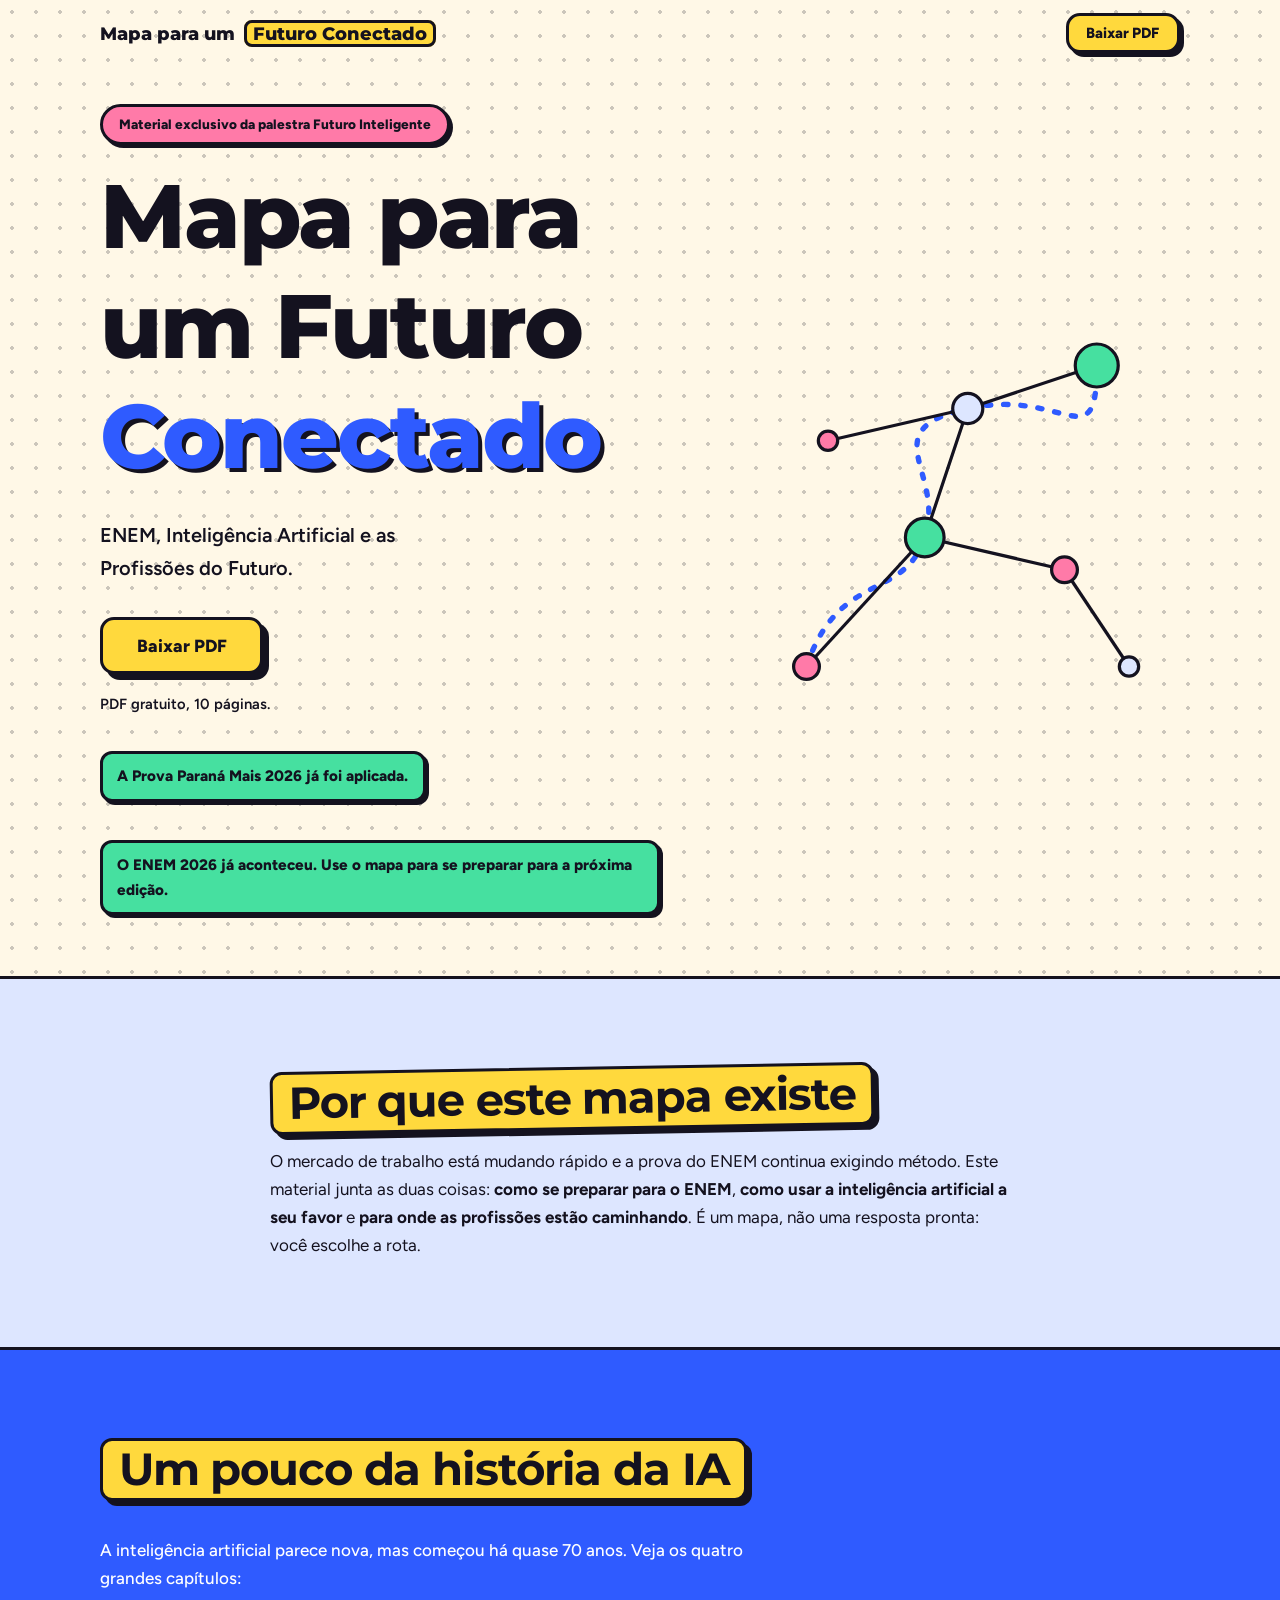
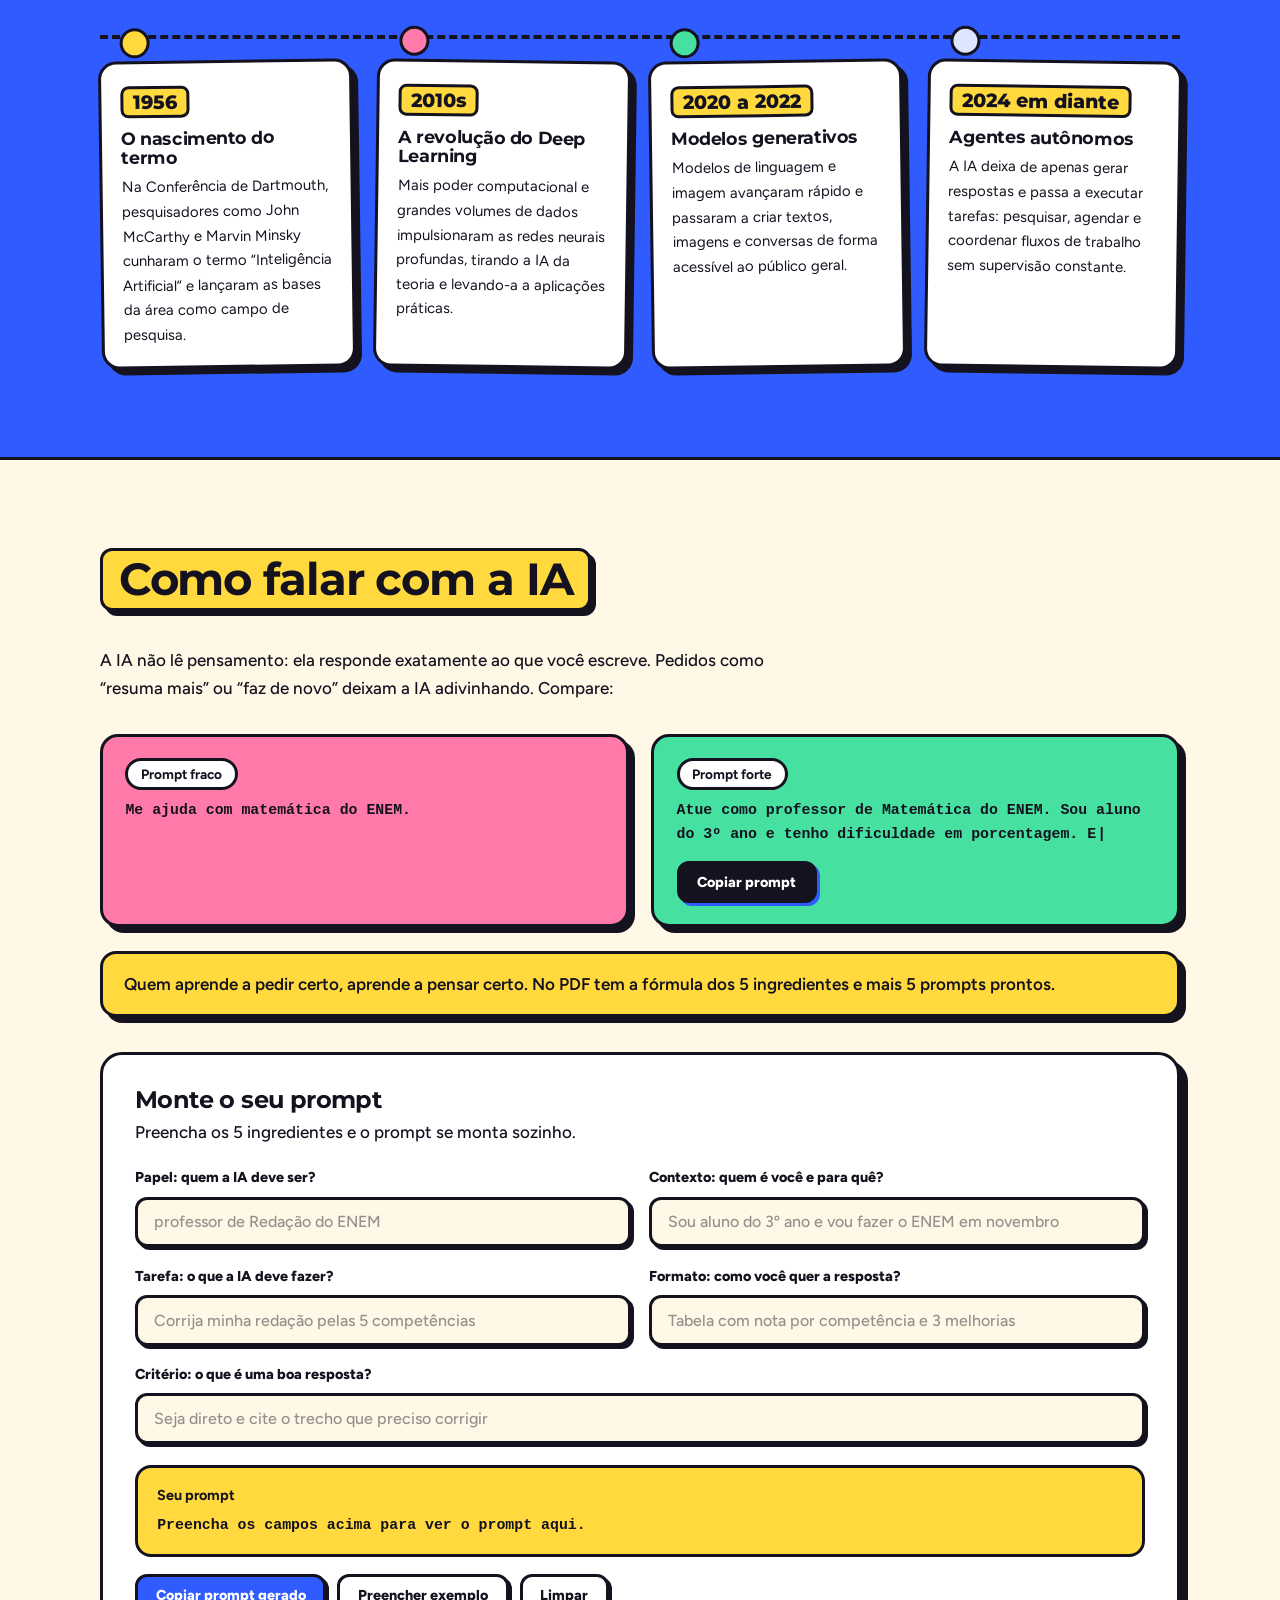
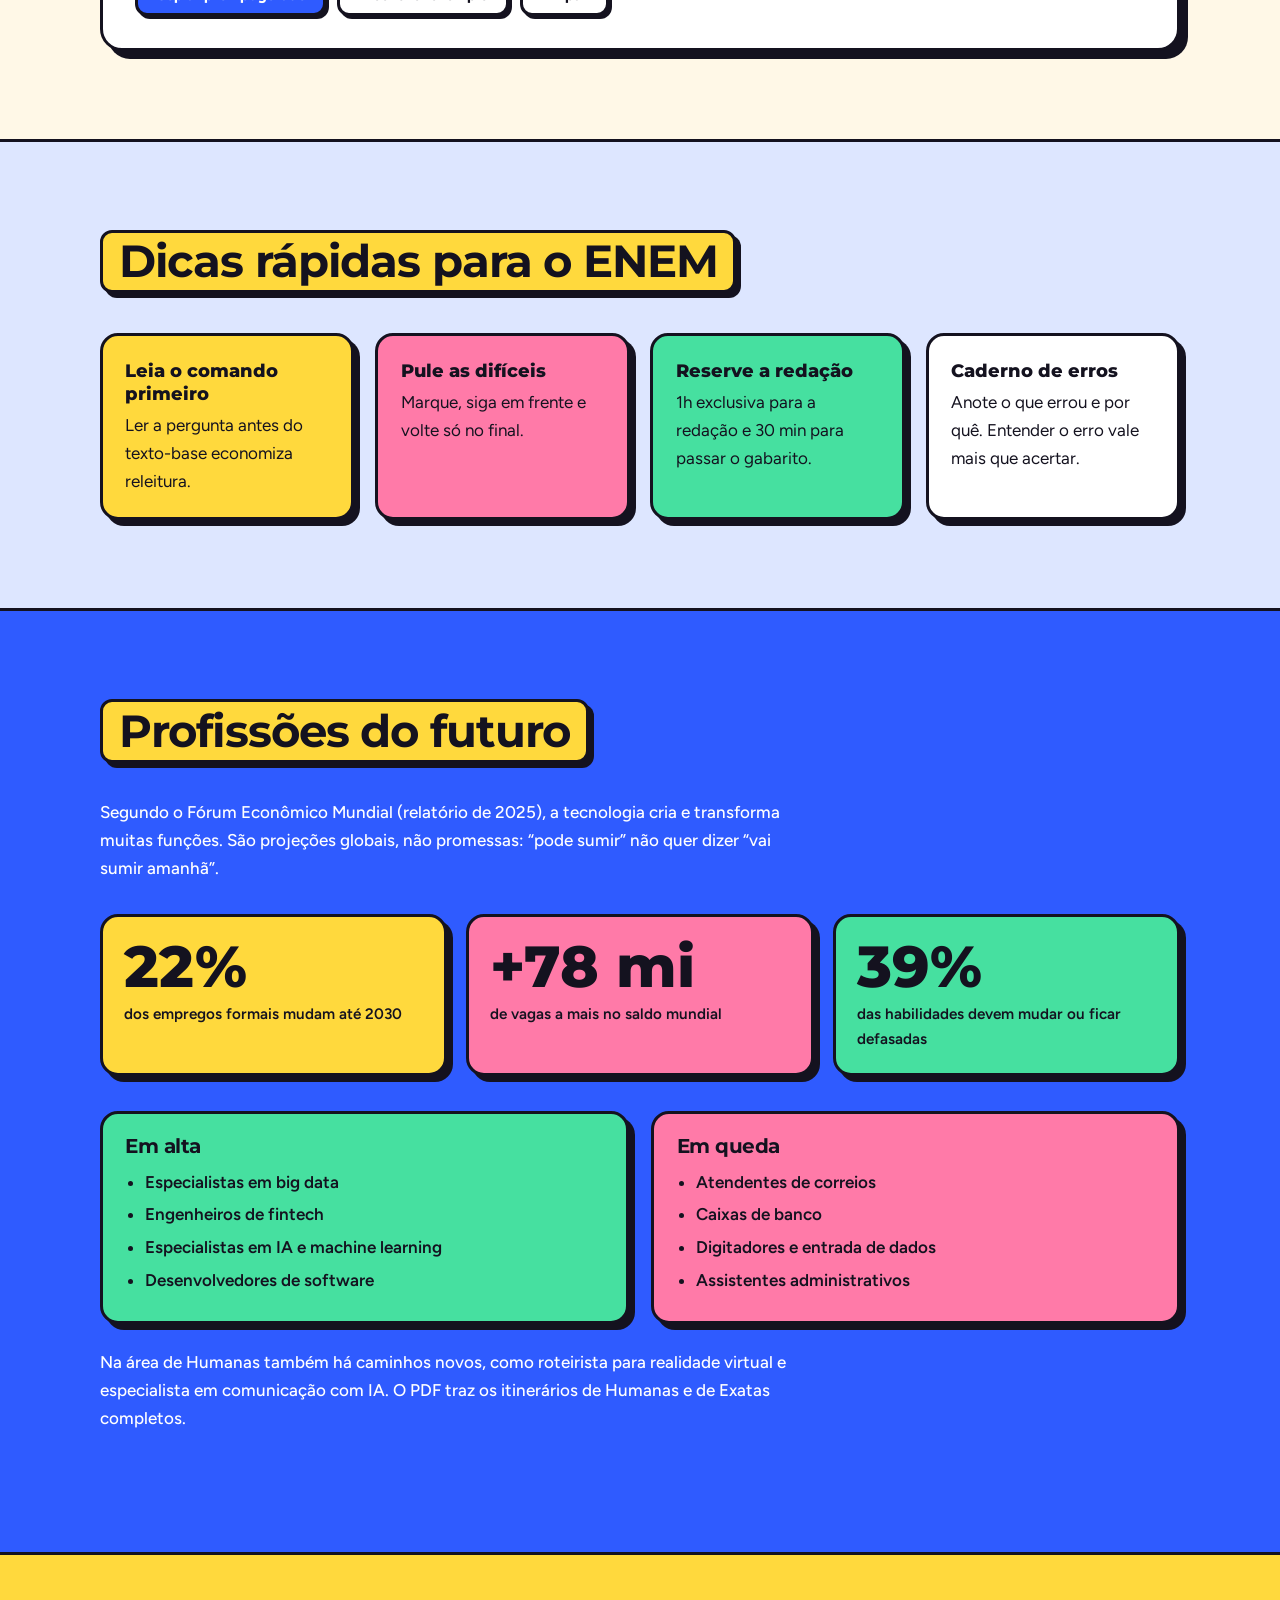
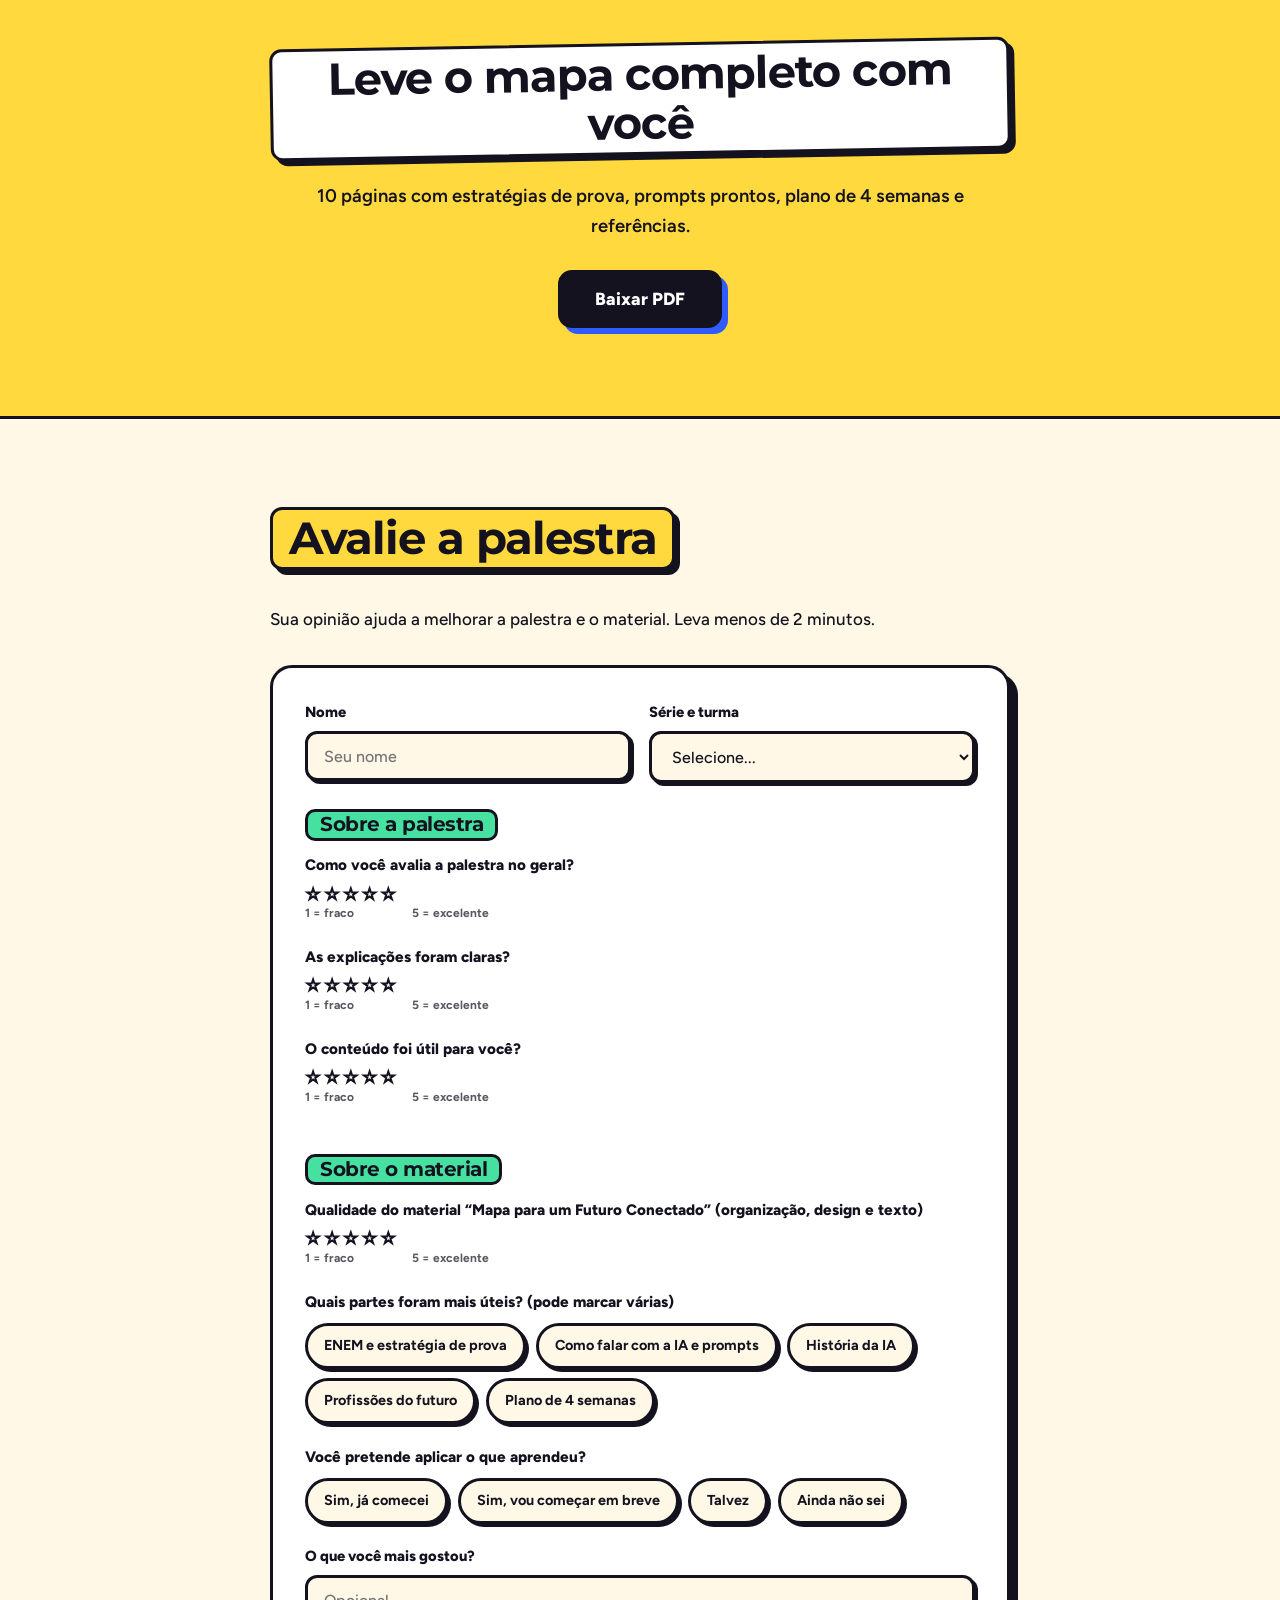
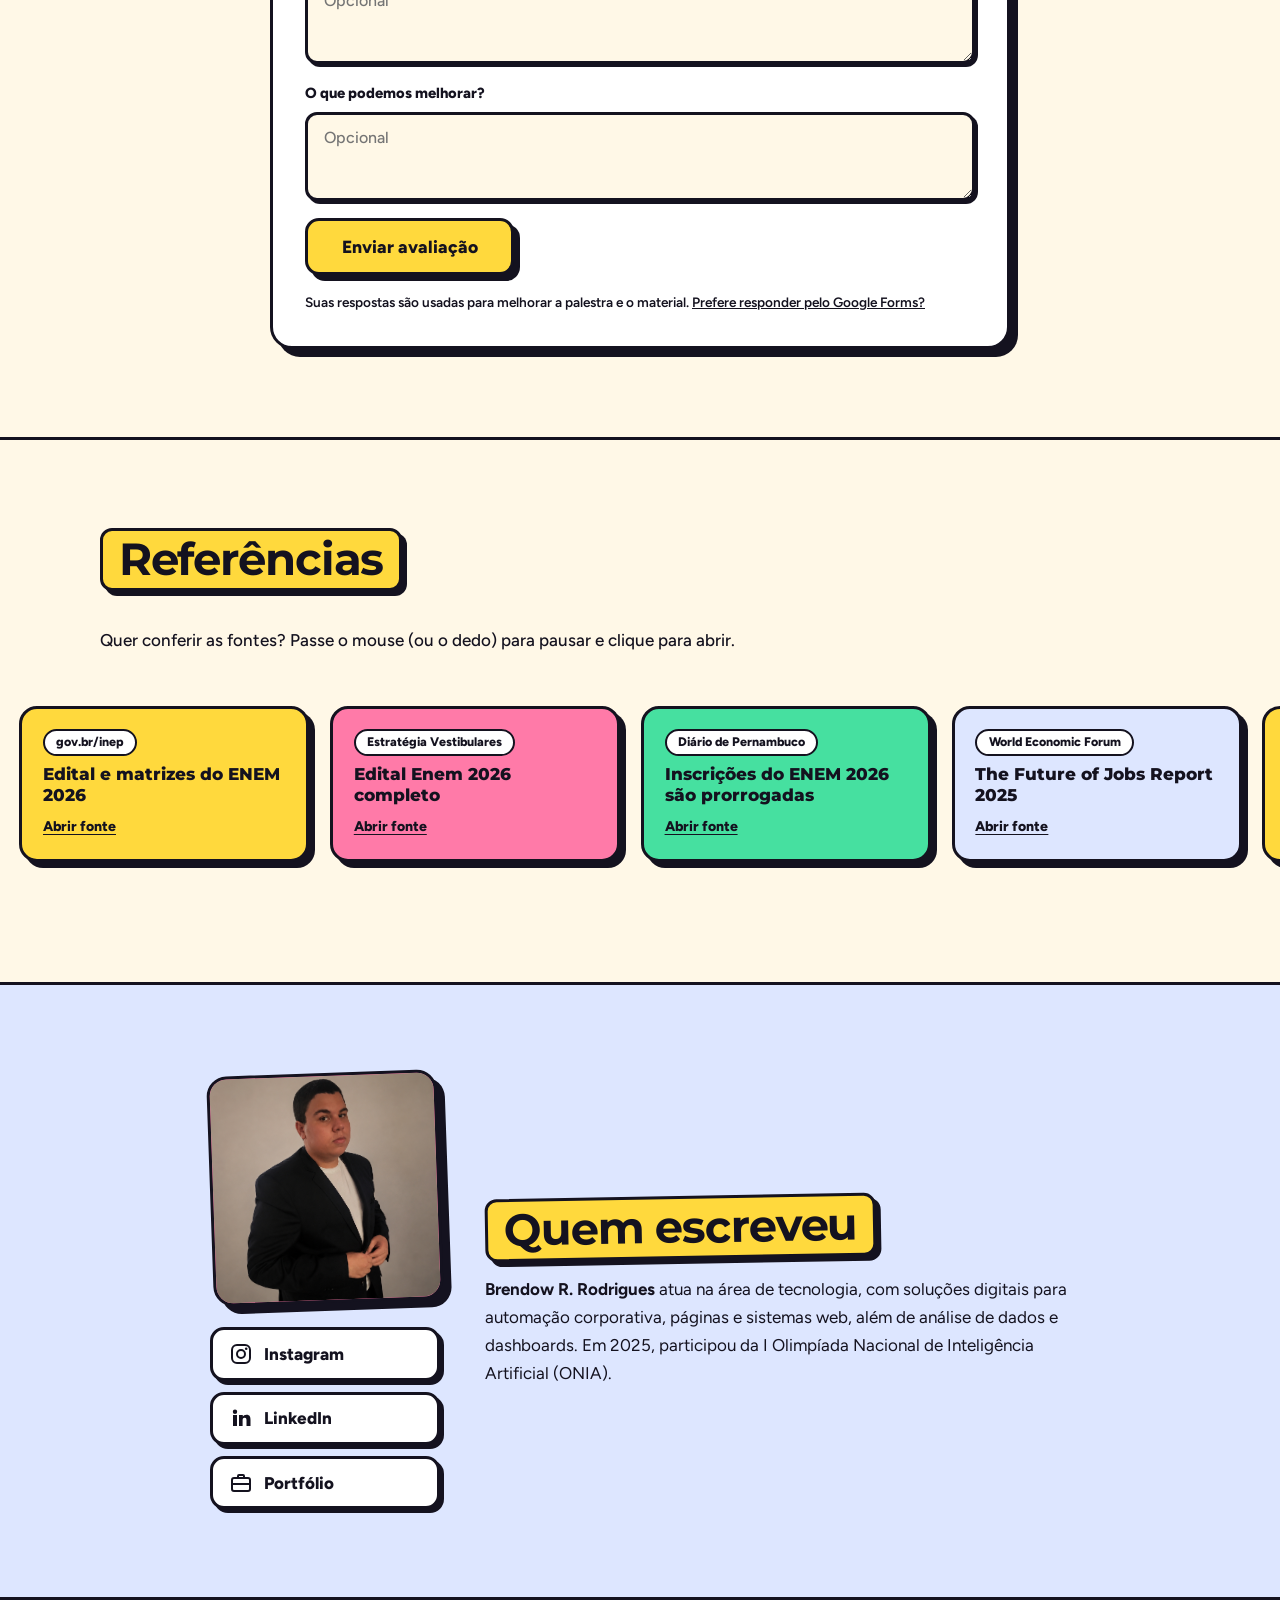
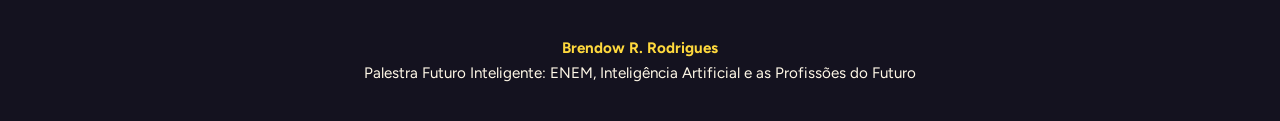
==== index.html @ 72de9b41 "deploy project" ====
<!DOCTYPE html>
<html lang="pt-BR">
<head>
<meta charset="utf-8">
<meta name="viewport" content="width=device-width, initial-scale=1">
<title>Mapa para um Futuro Conectado | Baixe o PDF</title>
<meta name="description" content="Material exclusivo da palestra Futuro Inteligente: ENEM, inteligência artificial e as profissões do futuro. Baixe o PDF.">
<meta name="theme-color" content="#0E1138">
<link rel="canonical" href="https://mapa-para-um-futuro-conectado.vercel.app/">
<meta property="og:type" content="website">
<meta property="og:locale" content="pt_BR">
<meta property="og:site_name" content="Mapa para um Futuro Conectado">
<meta property="og:title" content="Mapa para um Futuro Conectado">
<meta property="og:description" content="Guia gratuito para estudantes: ENEM, inteligência artificial e as profissões do futuro. Baixe o PDF.">
<meta property="og:url" content="https://mapa-para-um-futuro-conectado.vercel.app/">
<meta property="og:image" content="https://mapa-para-um-futuro-conectado.vercel.app/assets/og-image.png">
<meta property="og:image:width" content="1200">
<meta property="og:image:height" content="630">
<meta property="og:image:alt" content="Capa do Mapa para um Futuro Conectado: ENEM, Inteligência Artificial e as Profissões do Futuro">
<meta name="twitter:card" content="summary_large_image">
<meta name="twitter:title" content="Mapa para um Futuro Conectado">
<meta name="twitter:description" content="Guia gratuito para estudantes: ENEM, inteligência artificial e as profissões do futuro.">
<meta name="twitter:image" content="https://mapa-para-um-futuro-conectado.vercel.app/assets/og-image.png">
<link rel="icon" type="image/svg+xml" href="data:image/svg+xml,<svg xmlns='http://www.w3.org/2000/svg' viewBox='0 0 64 64'><rect x='4' y='4' width='56' height='56' rx='14' fill='%23FFD93D' stroke='%2314121F' stroke-width='5'/><path d='M17 46 C25 30 35 41 41 28 S46 21 48 18' fill='none' stroke='%232F5BFF' stroke-width='5' stroke-linecap='round'/><circle cx='17' cy='46' r='7' fill='%23FF7AA8' stroke='%2314121F' stroke-width='3.5'/><circle cx='48' cy='18' r='8' fill='%2346E0A0' stroke='%2314121F' stroke-width='3.5'/></svg>">
<link rel="preconnect" href="https://fonts.googleapis.com">
<link rel="preconnect" href="https://fonts.gstatic.com" crossorigin>
<link href="https://fonts.googleapis.com/css2?family=Figtree:wght@400;600;700&family=Montserrat:wght@700;800&display=swap" rel="stylesheet">
<link rel="stylesheet" href="css/style.css">
</head>
<body>
<header id="top"><div class="wrap bar">
  <a class="logo" href="#inicio">Mapa para um <span>Futuro Conectado</span></a>
  <a class="btn sm" href="assets/Mapa_para_um_Futuro_Conectado.pdf" download>Baixar PDF</a>
</div></header>

<main id="inicio">
<section class="hero"><div class="wrap">
  <div class="txt">
    <span class="tag rise" style="--d:0s">Material exclusivo da palestra Futuro Inteligente</span>
    <h1><span class="ln"><i style="--d:.1s">Mapa para</i></span><span class="ln"><i style="--d:.2s">um Futuro</i></span><span class="ln"><i style="--d:.3s" class="hl">Conectado</i></span></h1>
    <p class="sub rise" style="--d:.5s">ENEM, Inteligência Artificial e as Profissões do Futuro.</p>
    <div class="rise" style="--d:.65s">
      <a id="dl" class="btn pulse" href="assets/Mapa_para_um_Futuro_Conectado.pdf" download>Baixar PDF</a>
      <p class="meta" id="msg" role="status">PDF gratuito, 10 páginas.</p>
    </div>
    <div class="cds rise" style="--d:.8s">
      <div class="cd" data-start="2026-10-27T00:00:00-03:00" data-end="2026-10-29T00:00:00-03:00" data-during="A Prova Paraná Mais 2026 está acontecendo (27 e 28 de outubro)!" data-after="A Prova Paraná Mais 2026 já foi aplicada." role="timer" aria-label="Contagem regressiva para a Prova Paraná Mais 2026">
        <p class="cdt">Faltam para a Prova Paraná Mais 2026 (27 e 28 de outubro, data prevista)</p>
        <ul><li><strong data-u="d">--</strong>dias</li><li><strong data-u="h">--</strong>horas</li><li><strong data-u="m">--</strong>min</li><li><strong data-u="s">--</strong>seg</li></ul>
      </div>
      <div class="cd" data-start="2026-11-08T13:30:00-03:00" data-end="2026-11-16T00:00:00-03:00" data-during="O ENEM 2026 está acontecendo (8 e 15 de novembro)!" data-after="O ENEM 2026 já aconteceu. Use o mapa para se preparar para a próxima edição." role="timer" aria-label="Contagem regressiva para o ENEM 2026">
        <p class="cdt">Faltam para o ENEM 2026 (8 e 15 de novembro, 13h30)</p>
        <ul><li><strong data-u="d">--</strong>dias</li><li><strong data-u="h">--</strong>horas</li><li><strong data-u="m">--</strong>min</li><li><strong data-u="s">--</strong>seg</li></ul>
      </div>
    </div>
  </div>
  <svg class="net" viewBox="0 0 400 400" role="img" aria-label="Rota ligando pontos conectados">
    <path class="route" d="M60 340 C 90 250, 150 280, 170 220 S 120 120, 210 100 S 330 150, 330 60" />
    <g class="lines"><line x1="60" y1="340" x2="170" y2="220"/><line x1="170" y1="220" x2="210" y2="100"/><line x1="210" y1="100" x2="330" y2="60"/><line x1="170" y1="220" x2="300" y2="250"/><line x1="300" y1="250" x2="360" y2="340"/><line x1="210" y1="100" x2="80" y2="130"/></g>
    <g class="nd"><circle cx="60" cy="340" r="12"/><circle cx="170" cy="220" r="18" class="big"/><circle cx="210" cy="100" r="14"/><circle cx="330" cy="60" r="20" class="big"/><circle cx="300" cy="250" r="12"/><circle cx="360" cy="340" r="9"/><circle cx="80" cy="130" r="9"/></g>
  </svg>
</div></section>

<section class="sec light" id="porque"><div class="wrap narrow rv">
  <h2>Por que este mapa existe</h2>
  <p>O mercado de trabalho está mudando rápido e a prova do ENEM continua exigindo método. Este material junta as duas coisas: <b>como se preparar para o ENEM</b>, <b>como usar a inteligência artificial a seu favor</b> e <b>para onde as profissões estão caminhando</b>. É um mapa, não uma resposta pronta: você escolhe a rota.</p>
</div></section>

<section class="sec dark" id="historia"><div class="wrap">
  <h2 class="rv">Um pouco da história da IA</h2>
  <p class="lead rv">A inteligência artificial parece nova, mas começou há quase 70 anos. Veja os quatro grandes capítulos:</p>
  <ol class="tl">
    <li class="rv" style="--d:0s"><span>1956</span><h3>O nascimento do termo</h3><p>Na Conferência de Dartmouth, pesquisadores como John McCarthy e Marvin Minsky cunharam o termo &ldquo;Inteligência Artificial&rdquo; e lançaram as bases da área como campo de pesquisa.</p></li>
    <li class="rv" style="--d:.12s"><span>2010s</span><h3>A revolução do Deep Learning</h3><p>Mais poder computacional e grandes volumes de dados impulsionaram as redes neurais profundas, tirando a IA da teoria e levando-a a aplicações práticas.</p></li>
    <li class="rv" style="--d:.24s"><span>2020 a 2022</span><h3>Modelos generativos</h3><p>Modelos de linguagem e imagem avançaram rápido e passaram a criar textos, imagens e conversas de forma acessível ao público geral.</p></li>
    <li class="rv" style="--d:.36s"><span>2024 em diante</span><h3>Agentes autônomos</h3><p>A IA deixa de apenas gerar respostas e passa a executar tarefas: pesquisar, agendar e coordenar fluxos de trabalho sem supervisão constante.</p></li>
  </ol>
</div></section>

<section class="sec" id="ia"><div class="wrap">
  <h2 class="rv">Como falar com a IA</h2>
  <p class="lead rv">A IA não lê pensamento: ela responde exatamente ao que você escreve. Pedidos como &ldquo;resuma mais&rdquo; ou &ldquo;faz de novo&rdquo; deixam a IA adivinhando. Compare:</p>
  <div class="two">
    <div class="pr bad rv"><b>Prompt fraco</b><p>Me ajuda com matemática do ENEM.</p></div>
    <div class="pr good rv" style="--d:.12s"><b>Prompt forte</b><p id="pf">Atue como professor de Matemática do ENEM. Sou aluno do 3º ano e tenho dificuldade em porcentagem. Explique o conceito em 5 linhas, com um exemplo do dia a dia, e depois me dê 3 questões, uma por vez. Só mostre o gabarito depois que eu responder.</p><button class="cp" type="button" id="cp">Copiar prompt</button></div>
  </div>
  <p class="note rv">Quem aprende a pedir certo, aprende a pensar certo. No PDF tem a fórmula dos 5 ingredientes e mais 5 prompts prontos.</p>
  <div class="gen rv" id="gen">
    <h3>Monte o seu prompt</h3>
    <p class="gl">Preencha os 5 ingredientes e o prompt se monta sozinho.</p>
    <div class="gf">
      <label>Papel: quem a IA deve ser?<input id="g-papel" type="text" placeholder="professor de Redação do ENEM" autocomplete="off"></label>
      <label>Contexto: quem é você e para quê?<input id="g-ctx" type="text" placeholder="Sou aluno do 3º ano e vou fazer o ENEM em novembro" autocomplete="off"></label>
      <label>Tarefa: o que a IA deve fazer?<input id="g-tarefa" type="text" placeholder="Corrija minha redação pelas 5 competências" autocomplete="off"></label>
      <label>Formato: como você quer a resposta?<input id="g-fmt" type="text" placeholder="Tabela com nota por competência e 3 melhorias" autocomplete="off"></label>
      <label class="full">Critério: o que é uma boa resposta?<input id="g-crit" type="text" placeholder="Seja direto e cite o trecho que preciso corrigir" autocomplete="off"></label>
    </div>
    <div class="go-out"><b>Seu prompt</b><p id="g-out" aria-live="polite">Preencha os campos acima para ver o prompt aqui.</p></div>
    <div class="gb"><button class="cp" type="button" id="g-copy">Copiar prompt gerado</button><button class="cp alt" type="button" id="g-ex">Preencher exemplo</button><button class="cp alt" type="button" id="g-clr">Limpar</button></div>
  </div>
</div></section>

<section class="sec light" id="enem"><div class="wrap">
  <h2 class="rv">Dicas rápidas para o ENEM</h2>
  <ul class="cards">
    <li class="rv" style="--d:0s"><b>Leia o comando primeiro</b>Ler a pergunta antes do texto-base economiza releitura.</li>
    <li class="rv" style="--d:.1s"><b>Pule as difíceis</b>Marque, siga em frente e volte só no final.</li>
    <li class="rv" style="--d:.2s"><b>Reserve a redação</b>1h exclusiva para a redação e 30 min para passar o gabarito.</li>
    <li class="rv" style="--d:.3s"><b>Caderno de erros</b>Anote o que errou e por quê. Entender o erro vale mais que acertar.</li>
  </ul>
</div></section>

<section class="sec dark" id="empregos"><div class="wrap">
  <h2 class="rv">Profissões do futuro</h2>
  <p class="lead rv">Segundo o Fórum Econômico Mundial (relatório de 2025), a tecnologia cria e transforma muitas funções. São projeções globais, não promessas: &ldquo;pode sumir&rdquo; não quer dizer &ldquo;vai sumir amanhã&rdquo;.</p>
  <ul class="stats">
    <li class="rv"><strong><span data-count="22">0</span>%</strong>dos empregos formais mudam até 2030</li>
    <li class="rv" style="--d:.1s"><strong>+<span data-count="78">0</span> mi</strong>de vagas a mais no saldo mundial</li>
    <li class="rv" style="--d:.2s"><strong><span data-count="39">0</span>%</strong>das habilidades devem mudar ou ficar defasadas</li>
  </ul>
  <div class="two">
    <div class="box up rv"><h3>Em alta</h3><ul><li>Especialistas em big data</li><li>Engenheiros de fintech</li><li>Especialistas em IA e machine learning</li><li>Desenvolvedores de software</li></ul></div>
    <div class="box down rv" style="--d:.12s"><h3>Em queda</h3><ul><li>Atendentes de correios</li><li>Caixas de banco</li><li>Digitadores e entrada de dados</li><li>Assistentes administrativos</li></ul></div>
  </div>
  <p class="lead rv" style="margin-top:1.5rem">Na área de Humanas também há caminhos novos, como roteirista para realidade virtual e especialista em comunicação com IA. O PDF traz os itinerários de Humanas e de Exatas completos.</p>
</div></section>

<section class="sec cta" id="baixar"><div class="wrap narrow rv">
  <h2>Leve o mapa completo com você</h2>
  <p>10 páginas com estratégias de prova, prompts prontos, plano de 4 semanas e referências.</p>
  <a class="btn pulse" href="assets/Mapa_para_um_Futuro_Conectado.pdf" download>Baixar PDF</a>
</div></section>

<section class="sec" id="avaliar"><div class="wrap narrow">
  <h2 class="rv">Avalie a palestra</h2>
  <p class="lead rv">Sua opinião ajuda a melhorar a palestra e o material. Leva menos de 2 minutos.</p>
  <form class="fm rv" id="aval" novalidate>
    <div class="fg">
      <label>Nome<input type="text" name="nome" autocomplete="name" placeholder="Seu nome"></label>
      <label>Série e turma<select name="serie"><option value="">Selecione...</option><option value="3º ano, turma A">3º ano, turma A</option><option value="3º ano, turma B">3º ano, turma B</option><option value="3º ano, turma C">3º ano, turma C</option></select></label>
    </div>
    <h3>Sobre a palestra</h3>
      <fieldset class="rt" data-req="geral"><legend>Como você avalia a palestra no geral?</legend><div class="stars"><input type="radio" name="geral" id="geral5" value="5"><label for="geral5" title="5 de 5"><span class="sr">5 de 5</span>&#9733;</label><input type="radio" name="geral" id="geral4" value="4"><label for="geral4" title="4 de 5"><span class="sr">4 de 5</span>&#9733;</label><input type="radio" name="geral" id="geral3" value="3"><label for="geral3" title="3 de 5"><span class="sr">3 de 5</span>&#9733;</label><input type="radio" name="geral" id="geral2" value="2"><label for="geral2" title="2 de 5"><span class="sr">2 de 5</span>&#9733;</label><input type="radio" name="geral" id="geral1" value="1"><label for="geral1" title="1 de 5"><span class="sr">1 de 5</span>&#9733;</label></div><p class="eh"><span>1 = fraco</span><span>5 = excelente</span></p></fieldset>
      <fieldset class="rt" data-req="clareza"><legend>As explicações foram claras?</legend><div class="stars"><input type="radio" name="clareza" id="clareza5" value="5"><label for="clareza5" title="5 de 5"><span class="sr">5 de 5</span>&#9733;</label><input type="radio" name="clareza" id="clareza4" value="4"><label for="clareza4" title="4 de 5"><span class="sr">4 de 5</span>&#9733;</label><input type="radio" name="clareza" id="clareza3" value="3"><label for="clareza3" title="3 de 5"><span class="sr">3 de 5</span>&#9733;</label><input type="radio" name="clareza" id="clareza2" value="2"><label for="clareza2" title="2 de 5"><span class="sr">2 de 5</span>&#9733;</label><input type="radio" name="clareza" id="clareza1" value="1"><label for="clareza1" title="1 de 5"><span class="sr">1 de 5</span>&#9733;</label></div><p class="eh"><span>1 = fraco</span><span>5 = excelente</span></p></fieldset>
      <fieldset class="rt" data-req="util"><legend>O conteúdo foi útil para você?</legend><div class="stars"><input type="radio" name="util" id="util5" value="5"><label for="util5" title="5 de 5"><span class="sr">5 de 5</span>&#9733;</label><input type="radio" name="util" id="util4" value="4"><label for="util4" title="4 de 5"><span class="sr">4 de 5</span>&#9733;</label><input type="radio" name="util" id="util3" value="3"><label for="util3" title="3 de 5"><span class="sr">3 de 5</span>&#9733;</label><input type="radio" name="util" id="util2" value="2"><label for="util2" title="2 de 5"><span class="sr">2 de 5</span>&#9733;</label><input type="radio" name="util" id="util1" value="1"><label for="util1" title="1 de 5"><span class="sr">1 de 5</span>&#9733;</label></div><p class="eh"><span>1 = fraco</span><span>5 = excelente</span></p></fieldset>

    <h3>Sobre o material</h3>
      <fieldset class="rt" data-req="material"><legend>Qualidade do material &ldquo;Mapa para um Futuro Conectado&rdquo; (organização, design e texto)</legend><div class="stars"><input type="radio" name="material" id="material5" value="5"><label for="material5" title="5 de 5"><span class="sr">5 de 5</span>&#9733;</label><input type="radio" name="material" id="material4" value="4"><label for="material4" title="4 de 5"><span class="sr">4 de 5</span>&#9733;</label><input type="radio" name="material" id="material3" value="3"><label for="material3" title="3 de 5"><span class="sr">3 de 5</span>&#9733;</label><input type="radio" name="material" id="material2" value="2"><label for="material2" title="2 de 5"><span class="sr">2 de 5</span>&#9733;</label><input type="radio" name="material" id="material1" value="1"><label for="material1" title="1 de 5"><span class="sr">1 de 5</span>&#9733;</label></div><p class="eh"><span>1 = fraco</span><span>5 = excelente</span></p></fieldset>

      <fieldset class="rt"><legend>Quais partes foram mais úteis? (pode marcar várias)</legend><div class="opts"><label class="ck"><input type="checkbox" name="partes" value="ENEM e estratégia de prova"><span>ENEM e estratégia de prova</span></label><label class="ck"><input type="checkbox" name="partes" value="Como falar com a IA e prompts"><span>Como falar com a IA e prompts</span></label><label class="ck"><input type="checkbox" name="partes" value="História da IA"><span>História da IA</span></label><label class="ck"><input type="checkbox" name="partes" value="Profissões do futuro"><span>Profissões do futuro</span></label><label class="ck"><input type="checkbox" name="partes" value="Plano de 4 semanas"><span>Plano de 4 semanas</span></label></div></fieldset>
      <fieldset class="rt"><legend>Você pretende aplicar o que aprendeu?</legend><div class="opts"><label class="ck"><input type="radio" name="uso" value="Sim, já comecei"><span>Sim, já comecei</span></label><label class="ck"><input type="radio" name="uso" value="Sim, vou começar em breve"><span>Sim, vou começar em breve</span></label><label class="ck"><input type="radio" name="uso" value="Talvez"><span>Talvez</span></label><label class="ck"><input type="radio" name="uso" value="Ainda não sei"><span>Ainda não sei</span></label></div></fieldset>
    <label class="ta">O que você mais gostou?<textarea name="gostou" rows="3" placeholder="Opcional"></textarea></label>
    <label class="ta">O que podemos melhorar?<textarea name="melhorar" rows="3" placeholder="Opcional"></textarea></label>
    <button class="btn" type="submit" id="aval-btn">Enviar avaliação</button>
    <p class="fst" id="aval-st" role="status" aria-live="polite"></p>
    <p class="fnote">Suas respostas são usadas para melhorar a palestra e o material. <a id="aval-link" href="#" target="_blank" rel="noopener" hidden>Prefere responder pelo Google Forms?</a></p>
  </form>
</div></section>

<section class="sec" id="refs"><div class="wrap">
  <h2 class="rv">Referências</h2>
  <p class="lead rv">Quer conferir as fontes? Passe o mouse (ou o dedo) para pausar e clique para abrir.</p>
</div>
<div class="marq" id="marq" aria-label="Carrossel de referências">
  <div class="trk">
    <a href="https://www.gov.br/inep/pt-br/areas-de-atuacao/avaliacao-e-exames-educacionais/enem" target="_blank" rel="noopener"><small>gov.br/inep</small><b>Edital e matrizes do ENEM 2026</b><em>Abrir fonte</em></a>
    <a href="https://vestibulares.estrategia.com/portal/noticias/edital-enem-2026-completo-datas-inscricoes-provas-e-resultado/" target="_blank" rel="noopener"><small>Estratégia Vestibulares</small><b>Edital Enem 2026 completo</b><em>Abrir fonte</em></a>
    <a href="https://www.diariodepernambuco.com.br/brasil/2026/06/11715901-inscricoes-para-o-enem-2026-sao-prorrogadas-veja-nova-data.html" target="_blank" rel="noopener"><small>Diário de Pernambuco</small><b>Inscrições do ENEM 2026 são prorrogadas</b><em>Abrir fonte</em></a>
    <a href="https://www.weforum.org/publications/the-future-of-jobs-report-2025/" target="_blank" rel="noopener"><small>World Economic Forum</small><b>The Future of Jobs Report 2025</b><em>Abrir fonte</em></a>
    <a href="https://platform.claude.com/docs/en/build-with-claude/prompt-engineering/be-clear-and-direct" target="_blank" rel="noopener"><small>Anthropic</small><b>Prompt engineering: seja claro e direto</b><em>Abrir fonte</em></a>
    <a href="https://jmc.stanford.edu/articles/dartmouth/dartmouth.pdf" target="_blank" rel="noopener"><small>McCarthy et al., 1955</small><b>Proposta do projeto de Dartmouth sobre IA</b><em>Abrir fonte</em></a>
    <a href="https://www.nature.com/articles/nature14539" target="_blank" rel="noopener"><small>Nature, 2015</small><b>Deep learning (LeCun, Bengio, Hinton)</b><em>Abrir fonte</em></a>
    <a href="https://arxiv.org/abs/1706.03762" target="_blank" rel="noopener"><small>arXiv, 2017</small><b>Attention Is All You Need</b><em>Abrir fonte</em></a>
  </div>
</div></section>

<section class="sec light" id="autor"><div class="wrap author rv">
  <div class="pcol">
    <div class="photo"><span aria-hidden="true">BR</span><img src="assets/brendow.png" alt="Foto de Brendow R. Rodrigues" onerror="this.remove()"></div>
    <ul class="soc">
      <li><a href="https://instagram.com/brendown.png" target="_blank" rel="noopener"><svg viewBox="0 0 24 24" aria-hidden="true"><rect x="3" y="3" width="18" height="18" rx="5" fill="none" stroke="currentColor" stroke-width="2"/><circle cx="12" cy="12" r="4" fill="none" stroke="currentColor" stroke-width="2"/><circle cx="17.2" cy="6.8" r="1.3" fill="currentColor"/></svg>Instagram</a></li>
      <li><a href="https://www.linkedin.com/in/brendow-rodrigues-360b172a6" target="_blank" rel="noopener"><svg viewBox="0 0 24 24" aria-hidden="true"><path fill="currentColor" d="M4 9h4v11H4zM6 3.5a2.2 2.2 0 1 1 0 4.4 2.2 2.2 0 0 1 0-4.4zM10 9h3.8v1.6c.6-1 1.9-1.9 3.7-1.9 3.4 0 4 2.2 4 5.1V20h-4v-5.4c0-1.3 0-2.9-1.8-2.9s-2.1 1.4-2.1 2.8V20h-3.6z"/></svg>LinkedIn</a></li>
      <li><a href="https://devbrendown.vercel.app" target="_blank" rel="noopener"><svg viewBox="0 0 24 24" aria-hidden="true"><rect x="3" y="7" width="18" height="13" rx="2" fill="none" stroke="currentColor" stroke-width="2"/><path d="M9 7V5a1 1 0 0 1 1-1h4a1 1 0 0 1 1 1v2M3 13h18" fill="none" stroke="currentColor" stroke-width="2"/></svg>Portfólio</a></li>
    </ul>
  </div>
  <div>
    <h2>Quem escreveu</h2>
    <p><b>Brendow R. Rodrigues</b> atua na área de tecnologia, com soluções digitais para automação corporativa, páginas e sistemas web, além de análise de dados e dashboards. Em 2025, participou da I Olimpíada Nacional de Inteligência Artificial (ONIA).</p>
  </div>
</div></section>
</main>

<footer><div class="wrap"><p><b>Brendow R. Rodrigues</b><br>Palestra Futuro Inteligente: ENEM, Inteligência Artificial e as Profissões do Futuro</p></div></footer>
<script src="js/script.js"></script>
</body>
</html>
---- css/style.css ----
/* Design 2: papel + marcador (neo-brutalista, claro e divertido) */
:root {
    --paper: #FFF8E7;
    --ink: #14121F;
    --blue: #2F5BFF;
    --yel: #FFD93D;
    --pink: #FF7AA8;
    --mint: #46E0A0;
    --sky: #DDE6FF;
    --sh: 6px 6px 0 var(--ink);
    --b: 3px solid var(--ink)
}

* {
    box-sizing: border-box;
    margin: 0
}

html {
    scroll-behavior: smooth;
    -webkit-text-size-adjust: 100%
}

body {
    font: 17px/1.65 Figtree, "Segoe UI", system-ui, sans-serif;
    color: var(--ink);
    background: var(--paper);
    overflow-x: hidden
}

h1,
h2,
h3 {
    font-family: Montserrat, "Segoe UI", system-ui, sans-serif;
    line-height: 1.08;
    letter-spacing: -.025em
}

a {
    color: inherit
}

:focus-visible {
    outline: 4px solid var(--blue);
    outline-offset: 3px;
    border-radius: 6px
}

.wrap {
    width: min(1080px, 100% - 2rem);
    margin-inline: auto
}

.narrow {
    max-width: 740px
}

/* header */
header {
    position: fixed;
    inset: 0 0 auto 0;
    z-index: 50;
    transition: background .25s, border-color .25s;
    border-bottom: 3px solid transparent
}

header.sc {
    background: var(--paper);
    border-color: var(--ink)
}

.bar {
    display: flex;
    align-items: center;
    justify-content: space-between;
    height: 66px
}

.logo {
    font: 800 1.1rem Montserrat, sans-serif;
    color: var(--ink);
    text-decoration: none
}

.logo span {
    background: var(--yel);
    padding: 0 .35em;
    border: var(--b);
    border-radius: 8px;
    margin-left: .2em
}

/* buttons */
.btn {
    display: inline-block;
    background: var(--yel);
    color: var(--ink);
    font: 800 1.1rem Figtree, sans-serif;
    text-decoration: none;
    padding: .95rem 2.1rem;
    border: var(--b);
    border-radius: 14px;
    box-shadow: var(--sh);
    transition: transform .15s, box-shadow .15s, background .15s
}

.btn:hover {
    transform: translate(-3px, -3px);
    box-shadow: 9px 9px 0 var(--ink);
    background: var(--mint)
}

.btn:active {
    transform: translate(6px, 6px);
    box-shadow: 0 0 0 var(--ink)
}

.btn.sm {
    padding: .5rem 1.1rem;
    font-size: .92rem;
    box-shadow: 4px 4px 0 var(--ink)
}

.pulse {
    animation: bob 2s ease-in-out infinite
}

@keyframes bob {
    50% {
        box-shadow: 9px 9px 0 var(--ink);
        transform: translate(-3px, -3px)
    }
}

.pulse:hover {
    animation: none
}

/* hero */
.hero {
    min-height: 100svh;
    display: flex;
    align-items: center;
    position: relative;
    overflow: hidden;
    background: radial-gradient(rgba(20, 18, 31, .22) 1.6px, transparent 1.7px) 0 0/24px 24px, var(--paper);
    animation: dots 20s linear infinite;
    border-bottom: var(--b)
}

@keyframes dots {
    to {
        background-position: 24px 24px, 0 0
    }
}

.hero .wrap {
    display: grid;
    grid-template-columns: 1.15fr .85fr;
    gap: 2rem;
    align-items: center;
    padding: 6.5rem 0 3rem
}

.tag {
    display: inline-block;
    background: var(--pink);
    color: var(--ink);
    font-weight: 800;
    font-size: .85rem;
    padding: .4rem 1rem;
    border: var(--b);
    border-radius: 999px;
    margin-bottom: 1.4rem;
    transform: rotate(-2deg);
    box-shadow: 3px 3px 0 var(--ink)
}

h1 {
    font-size: clamp(2.7rem, 9vw, 5.6rem);
    font-weight: 800
}

.ln {
    display: block;
    overflow: hidden;
    padding: 0 .15em .15em 0
}

.ln i {
    display: block;
    font-style: normal;
    transform: translateY(110%);
    animation: up .8s cubic-bezier(.2, .8, .2, 1) var(--d) forwards
}

.hl {
    color: var(--blue);
    -webkit-text-stroke: 0;
    text-shadow: 4px 4px 0 var(--ink)
}

@keyframes up {
    to {
        transform: none
    }
}

.rise {
    opacity: 0;
    transform: translateY(18px);
    animation: rise .7s ease var(--d) forwards
}

@keyframes rise {
    to {
        opacity: 1;
        transform: none
    }
}

.sub {
    font-size: 1.25rem;
    font-weight: 600;
    margin: 1.3rem 0 2rem;
    max-width: 30ch
}

.meta {
    margin-top: 1.1rem;
    font-size: .92rem;
    font-weight: 600
}

/* countdown */
.cds {
    grid-column: 1/-1;
    margin-top: 2.2rem;
    max-width: 560px;
    display: flex;
    flex-direction: column;
    gap: 1.6rem
}

.cd {
    max-width: 560px
}

.cdt {
    font-weight: 800;
    margin-bottom: .8rem;
    font-size: .95rem
}

.cd ul {
    list-style: none;
    padding: 0;
    display: grid;
    grid-template-columns: repeat(4, 1fr);
    gap: .8rem
}

.cd li {
    background: #fff;
    border: var(--b);
    border-radius: 14px;
    padding: .7rem .3rem;
    text-align: center;
    font-weight: 700;
    font-size: .78rem;
    box-shadow: 4px 4px 0 var(--ink)
}

.cd li:nth-child(1) {
    background: var(--yel)
}

.cd li:nth-child(2) {
    background: var(--pink)
}

.cd li:nth-child(3) {
    background: var(--mint)
}

.cd li:nth-child(4) {
    background: var(--sky)
}

.cd strong {
    display: block;
    font: 800 clamp(1.7rem, 6vw, 2.6rem) Montserrat, sans-serif;
    line-height: 1.1;
    font-variant-numeric: tabular-nums
}

.cd.done ul {
    display: none
}

.cd.done .cdt {
    background: var(--mint);
    border: var(--b);
    border-radius: 12px;
    padding: .6rem .9rem;
    display: inline-block;
    box-shadow: 3px 3px 0 var(--ink)
}

/* network svg */
.net {
    width: 100%;
    max-width: 430px;
    justify-self: center;
    animation: float 6s ease-in-out infinite
}

@keyframes float {
    50% {
        transform: translateY(-14px) rotate(2deg)
    }
}

.route {
    fill: none;
    stroke: var(--blue);
    stroke-width: 5;
    stroke-dasharray: 4 12;
    stroke-linecap: round;
    animation: dash 3s linear infinite
}

@keyframes dash {
    to {
        stroke-dashoffset: -64
    }
}

.lines line {
    stroke: var(--ink);
    stroke-width: 3
}

.nd circle {
    fill: var(--pink);
    stroke: var(--ink);
    stroke-width: 3;
    transform-box: fill-box;
    transform-origin: center;
    animation: pop 2.8s ease-in-out infinite
}

.nd circle:nth-child(2n) {
    fill: var(--mint);
    animation-delay: .6s
}

.nd circle:nth-child(3n) {
    fill: var(--sky);
    animation-delay: 1.2s
}

.nd .big {
    fill: var(--yel)
}

@keyframes pop {
    50% {
        transform: scale(1.3)
    }
}

/* sections */
.sec {
    padding: clamp(3rem, 8vw, 5.5rem) 0;
    border-bottom: var(--b)
}

.sec.light {
    background: var(--sky)
}

.sec.dark {
    background: var(--blue);
    color: #fff
}

.sec h2 {
    font-size: clamp(1.8rem, 5vw, 2.8rem);
    margin-bottom: 1rem;
    display: inline-block;
    background: var(--yel);
    color: var(--ink);
    padding: .1em .35em;
    border: var(--b);
    border-radius: 12px;
    box-shadow: 5px 5px 0 var(--ink);
    transform: rotate(-1deg)
}

.sec.cta h2 {
    background: #fff
}

.lead {
    max-width: 64ch;
    margin: 1.2rem 0 2rem;
    font-weight: 500
}

/* reveal */
.rv {
    opacity: 0;
    transform: translateY(30px) rotate(1deg);
    transition: opacity .6s ease var(--d, 0s), transform .6s cubic-bezier(.2, .9, .3, 1.2) var(--d, 0s)
}

.rv.in {
    opacity: 1;
    transform: none
}

/* timeline */
.tl {
    list-style: none;
    padding: 0;
    display: grid;
    grid-template-columns: repeat(4, 1fr);
    gap: 1.3rem;
    position: relative
}

.tl::before {
    content: "";
    position: absolute;
    left: 0;
    right: 0;
    top: 11px;
    height: 0;
    border-top: 4px dashed var(--ink)
}

.tl li {
    background: #fff;
    color: var(--ink);
    border: var(--b);
    border-radius: 18px;
    padding: 1.4rem 1.2rem 1.2rem;
    margin-top: 36px;
    position: relative;
    box-shadow: var(--sh);
    transition: transform .2s, box-shadow .2s
}

.tl li:nth-child(2n) {
    transform: rotate(.8deg)
}

.tl li:nth-child(2n+1) {
    transform: rotate(-.8deg)
}

.tl li.in:hover {
    transform: translate(-3px, -5px) rotate(0);
    box-shadow: 9px 11px 0 var(--ink)
}

.tl li::before {
    content: "";
    position: absolute;
    top: -36px;
    left: 1.2rem;
    width: 24px;
    height: 24px;
    border-radius: 50%;
    background: var(--yel);
    border: var(--b)
}

.tl li:nth-child(2)::before {
    background: var(--pink)
}

.tl li:nth-child(3)::before {
    background: var(--mint)
}

.tl li:nth-child(4)::before {
    background: var(--sky)
}

.tl span {
    display: inline-block;
    font: 800 1.2rem Montserrat, sans-serif;
    background: var(--yel);
    padding: .05em .5em;
    border: var(--b);
    border-radius: 8px;
    margin-bottom: .7rem
}

.tl h3 {
    font-size: 1.1rem;
    margin-bottom: .5rem
}

.tl p {
    font-size: .93rem
}

/* prompts */
.two {
    display: grid;
    grid-template-columns: 1fr 1fr;
    gap: 1.4rem
}

.pr {
    border: var(--b);
    border-radius: 18px;
    padding: 1.3rem 1.4rem;
    background: var(--sky);
    box-shadow: var(--sh)
}

.pr.bad {
    background: var(--pink)
}

.pr.good {
    background: var(--mint)
}

.pr b {
    display: inline-block;
    margin-bottom: .6rem;
    background: #fff;
    border: var(--b);
    border-radius: 999px;
    padding: .1rem .8rem;
    font-size: .85rem
}

.pr p {
    font: 600 .93rem/1.6 ui-monospace, Consolas, monospace;
    margin-bottom: .9rem;
    min-height: 3.2em
}

.pr.bad p {
    margin: 0
}

.cp {
    font: 800 .9rem Figtree, sans-serif;
    background: var(--ink);
    color: #fff;
    border: var(--b);
    border-radius: 12px;
    padding: .55rem 1.1rem;
    cursor: pointer;
    box-shadow: 3px 3px 0 var(--blue);
    transition: transform .12s, box-shadow .12s
}

.cp:hover {
    transform: translate(-2px, -2px);
    box-shadow: 5px 5px 0 var(--blue)
}

.cp:active {
    transform: translate(3px, 3px);
    box-shadow: 0 0 0 var(--blue)
}

.type::after {
    content: "|";
    margin-left: 1px;
    animation: blink 1s steps(2) infinite
}

@keyframes blink {
    50% {
        opacity: 0
    }
}

.note {
    margin-top: 1.5rem;
    background: var(--yel);
    border: var(--b);
    border-radius: 16px;
    padding: 1rem 1.3rem;
    font-weight: 600;
    box-shadow: var(--sh)
}

/* generator */
.gen {
    margin-top: 2.2rem;
    background: #fff;
    border: var(--b);
    border-radius: 22px;
    padding: clamp(1.2rem, 4vw, 2rem);
    box-shadow: 8px 8px 0 var(--ink)
}

.gen h3 {
    font-size: 1.5rem;
    margin-bottom: .3rem
}

.gl {
    margin-bottom: 1.3rem;
    font-weight: 500
}

.gf {
    display: grid;
    grid-template-columns: 1fr 1fr;
    gap: 1.1rem
}

.gf label {
    display: flex;
    flex-direction: column;
    gap: .4rem;
    font-weight: 800;
    font-size: .9rem
}

.gf .full {
    grid-column: 1/-1
}

.gf input {
    font: 500 1rem Figtree, sans-serif;
    padding: .8rem 1rem;
    border-radius: 12px;
    border: var(--b);
    background: var(--paper);
    color: var(--ink);
    width: 100%;
    box-shadow: 3px 3px 0 var(--ink);
    transition: box-shadow .15s, transform .15s
}

.gf input::placeholder {
    color: rgba(20, 18, 31, .45)
}

.gf input:focus {
    outline: none;
    background: #fff;
    transform: translate(-2px, -2px);
    box-shadow: 6px 6px 0 var(--blue)
}

.go-out {
    margin-top: 1.3rem;
    background: var(--yel);
    border: var(--b);
    border-radius: 16px;
    padding: 1rem 1.2rem
}

.go-out b {
    display: block;
    margin-bottom: .4rem;
    font-size: .9rem
}

.go-out p {
    font: 600 .93rem/1.6 ui-monospace, Consolas, monospace;
    white-space: pre-wrap;
    overflow-wrap: anywhere
}

.gb {
    display: flex;
    flex-wrap: wrap;
    gap: .7rem;
    margin-top: 1.1rem
}

.cp.alt {
    background: #fff;
    color: var(--ink);
    box-shadow: 3px 3px 0 var(--ink)
}

.cp.alt:hover {
    background: var(--mint);
    box-shadow: 5px 5px 0 var(--ink)
}

.gen .cp:not(.alt) {
    background: var(--blue);
    box-shadow: 3px 3px 0 var(--ink)
}

.gen .cp:not(.alt):hover {
    box-shadow: 5px 5px 0 var(--ink)
}

/* cards */
.cards {
    list-style: none;
    padding: 0;
    display: grid;
    grid-template-columns: repeat(auto-fit, minmax(220px, 1fr));
    gap: 1.3rem;
    margin-top: 1.5rem
}

.cards li {
    background: #fff;
    border: var(--b);
    border-radius: 18px;
    padding: 1.4rem;
    box-shadow: var(--sh);
    transition: transform .2s, box-shadow .2s
}

.cards li:nth-child(1) {
    background: var(--yel)
}

.cards li:nth-child(2) {
    background: var(--pink)
}

.cards li:nth-child(3) {
    background: var(--mint)
}

.cards li:nth-child(4) {
    background: #fff
}

.cards li.in:hover {
    transform: translate(-4px, -6px) rotate(-1.5deg);
    box-shadow: 10px 12px 0 var(--ink)
}

.cards b {
    display: block;
    font: 800 1.15rem Montserrat, sans-serif;
    margin-bottom: .4rem
}

/* stats */
.stats {
    list-style: none;
    padding: 0;
    display: grid;
    grid-template-columns: repeat(3, 1fr);
    gap: 1.2rem;
    margin-bottom: 2.2rem
}

.stats li {
    background: var(--yel);
    color: var(--ink);
    border: var(--b);
    border-radius: 18px;
    padding: 1.3rem;
    font-weight: 600;
    font-size: .95rem;
    box-shadow: var(--sh)
}

.stats li:nth-child(2) {
    background: var(--pink)
}

.stats li:nth-child(3) {
    background: var(--mint)
}

.stats strong {
    display: block;
    font: 800 clamp(2.2rem, 6.5vw, 3.6rem) Montserrat, sans-serif;
    line-height: 1;
    margin-bottom: .4rem
}

.box {
    border: var(--b);
    border-radius: 18px;
    padding: 1.4rem;
    color: var(--ink);
    box-shadow: var(--sh)
}

.box h3 {
    font-size: 1.25rem;
    margin-bottom: .6rem
}

.box ul {
    padding-left: 1.2rem;
    font-weight: 600
}

.box li {
    margin-bottom: .3rem
}

.box.up {
    background: var(--mint)
}

.box.down {
    background: var(--pink)
}

/* cta */
.cta {
    background: var(--yel);
    text-align: center
}

.cta .narrow {
    margin-inline: auto
}

.cta p {
    margin: .6rem 0 1.8rem;
    font-size: 1.15rem;
    font-weight: 600
}

.cta .btn {
    background: var(--ink);
    color: #fff;
    box-shadow: 6px 6px 0 var(--blue)
}

.cta .btn:hover {
    background: var(--blue);
    box-shadow: 9px 9px 0 var(--ink)
}

/* marquee */
.marq {
    overflow: hidden;
    padding: .8rem 0 1.6rem
}

.trk {
    display: flex;
    gap: 1.3rem;
    width: max-content;
    padding: .4rem 1.2rem
}

.marq:not(.go) {
    overflow-x: auto
}

.marq.go .trk {
    animation: marq 55s linear infinite
}

.marq.go:hover .trk,
.marq.go:focus-within .trk {
    animation-play-state: paused
}

@keyframes marq {
    to {
        transform: translateX(-50%)
    }
}

.trk a {
    width: 290px;
    flex: none;
    display: flex;
    flex-direction: column;
    gap: .5rem;
    background: var(--yel);
    color: var(--ink);
    text-decoration: none;
    border: var(--b);
    border-radius: 18px;
    padding: 1.3rem;
    box-shadow: var(--sh);
    transition: transform .2s, box-shadow .2s
}

.trk a:nth-child(4n+2) {
    background: var(--pink)
}

.trk a:nth-child(4n+3) {
    background: var(--mint)
}

.trk a:nth-child(4n+4) {
    background: var(--sky)
}

.trk a:hover {
    transform: translate(-3px, -7px) rotate(-1.5deg);
    box-shadow: 9px 13px 0 var(--ink)
}

.trk small {
    font-weight: 800;
    font-size: .78rem;
    background: #fff;
    border: 2px solid var(--ink);
    border-radius: 999px;
    padding: .05rem .7rem;
    align-self: flex-start
}

.trk b {
    font: 800 1.05rem/1.3 Montserrat, sans-serif;
    flex: 1
}

.trk em {
    font-style: normal;
    font-weight: 800;
    font-size: .88rem;
    text-decoration: underline;
    text-underline-offset: 3px
}

/* author */
.author {
    display: grid;
    grid-template-columns: auto 1fr;
    gap: 2.8rem;
    align-items: center;
    max-width: 860px
}

.pcol {
    display: flex;
    flex-direction: column;
    gap: 1.5rem;
    width: 230px
}

.photo {
    width: 100%;
    aspect-ratio: 1/1;
    border-radius: 20px;
    position: relative;
    overflow: hidden;
    display: grid;
    place-items: center;
    background: var(--pink);
    color: var(--ink);
    font: 800 3.4rem Montserrat, sans-serif;
    border: var(--b);
    box-shadow: 8px 8px 0 var(--ink);
    transform: rotate(-2deg);
    transition: transform .25s
}

.photo:hover {
    transform: rotate(0)
}

.photo img {
    position: absolute;
    inset: 0;
    width: 100%;
    height: 100%;
    object-fit: cover
}

.soc {
    list-style: none;
    padding: 0;
    display: flex;
    flex-direction: column;
    gap: .7rem
}

.soc a {
    display: flex;
    align-items: center;
    gap: .7rem;
    padding: .6rem 1rem;
    background: #fff;
    color: var(--ink);
    font-weight: 800;
    text-decoration: none;
    border: var(--b);
    border-radius: 14px;
    box-shadow: 4px 4px 0 var(--ink);
    transition: transform .15s, box-shadow .15s, background .15s
}

.soc a:hover {
    transform: translate(-3px, -3px);
    box-shadow: 7px 7px 0 var(--ink)
}

.soc li:nth-child(1) a:hover {
    background: var(--pink)
}

.soc li:nth-child(2) a:hover {
    background: var(--sky)
}

.soc li:nth-child(3) a:hover {
    background: var(--yel)
}

.soc a:active {
    transform: translate(4px, 4px);
    box-shadow: 0 0 0 var(--ink)
}

.soc svg {
    width: 24px;
    height: 24px;
    flex: none
}

footer {
    background: var(--ink);
    color: var(--paper);
    text-align: center;
    padding: 2.2rem 0;
    font-size: .95rem
}

footer b {
    color: var(--yel)
}

/* avaliacao */
.fm {
    background: #fff;
    border: var(--b);
    border-radius: 22px;
    padding: clamp(1.2rem, 4vw, 2rem);
    box-shadow: 8px 8px 0 var(--ink);
    margin-top: 1rem
}

.fm h3 {
    font-size: 1.25rem;
    margin: 1.6rem 0 .8rem;
    display: inline-block;
    background: var(--mint);
    border: var(--b);
    border-radius: 10px;
    padding: .1em .6em
}

.fg {
    display: grid;
    grid-template-columns: 1fr 1fr;
    gap: 1.1rem
}

.fm label:not(.ck) {
    display: flex;
    flex-direction: column;
    gap: .4rem;
    font-weight: 800;
    font-size: .92rem
}

.fm input[type=text],
.fm select,
.fm textarea {
    font: 500 1rem Figtree, sans-serif;
    padding: .8rem 1rem;
    border-radius: 12px;
    border: var(--b);
    background: var(--paper);
    color: var(--ink);
    width: 100%;
    box-shadow: 3px 3px 0 var(--ink);
    transition: box-shadow .15s, transform .15s
}

.fm textarea {
    resize: vertical
}

.fm input[type=text]:focus,
.fm select:focus,
.fm textarea:focus {
    outline: none;
    background: #fff;
    transform: translate(-2px, -2px);
    box-shadow: 6px 6px 0 var(--blue)
}

.rt {
    border: 0;
    padding: 0;
    margin: 0 0 1.3rem;
    min-width: 0
}

.rt legend {
    font-weight: 800;
    font-size: .95rem;
    margin-bottom: .5rem;
    padding: 0
}

.rt.bad {
    outline: 3px dashed #E5484D;
    outline-offset: 6px;
    border-radius: 8px
}

.stars {
    display: flex;
    flex-direction: row-reverse;
    justify-content: flex-end;
    gap: .15rem;
    width: max-content
}

.stars input {
    position: absolute;
    opacity: 0;
    width: 1px;
    height: 1px
}

.stars label {
    font-size: 2.4rem;
    line-height: 1;
    cursor: pointer;
    color: #fff;
    -webkit-text-stroke: 2px var(--ink);
    transition: transform .12s, color .12s;
    padding: 0 .1rem
}

.stars label:hover,
.stars label:hover~label,
.stars input:checked~label {
    color: var(--yel)
}

.stars label:hover {
    transform: scale(1.2) rotate(-6deg)
}

.stars input:focus-visible+label {
    outline: 3px solid var(--blue);
    border-radius: 6px
}

.eh {
    display: flex;
    justify-content: space-between;
    width: 11.5rem;
    font-size: .75rem;
    font-weight: 700;
    margin-top: .2rem;
    opacity: .7
}

.sr {
    position: absolute;
    width: 1px;
    height: 1px;
    overflow: hidden;
    clip: rect(0 0 0 0)
}

.opts {
    display: flex;
    flex-wrap: wrap;
    gap: .6rem
}

.ck {
    position: relative;
    cursor: pointer
}

.ck input {
    position: absolute;
    opacity: 0
}

.ck span {
    display: inline-block;
    padding: .5rem 1rem;
    border: var(--b);
    border-radius: 999px;
    font-weight: 700;
    font-size: .9rem;
    background: var(--paper);
    box-shadow: 3px 3px 0 var(--ink);
    transition: transform .12s, background .12s
}

.ck:hover span {
    transform: translate(-2px, -2px)
}

.ck input:checked+span {
    background: var(--blue);
    color: #fff
}

.ck input:focus-visible+span {
    outline: 3px solid var(--blue);
    outline-offset: 2px
}

.ta {
    margin-bottom: 1.1rem
}

.fst {
    margin-top: 1rem;
    font-weight: 800
}

.fst.ok {
    background: var(--mint);
    border: var(--b);
    border-radius: 12px;
    padding: .8rem 1rem
}

.fst.err {
    background: var(--pink);
    border: var(--b);
    border-radius: 12px;
    padding: .8rem 1rem
}

.fnote {
    margin-top: 1rem;
    font-size: .85rem;
    font-weight: 600
}

.fm .btn[disabled] {
    opacity: .6;
    cursor: wait
}

@media(max-width:640px) {
    .fg {
        grid-template-columns: 1fr
    }

    .stars label {
        font-size: 2.8rem
    }
}

@media(max-width:900px) {
    .hero .wrap {
        grid-template-columns: 1fr
    }

    .net {
        max-width: 240px;
        order: -1;
        justify-self: start;
        margin-top: 1rem
    }

    .tl {
        grid-template-columns: 1fr 1fr
    }

    .tl::before {
        display: none
    }
}

@media(max-width:640px) {
    body {
        font-size: 16px
    }

    .tl,
    .two,
    .stats,
    .gf {
        grid-template-columns: 1fr
    }

    .gb .cp {
        flex: 1 1 100%
    }

    .btn:not(.sm) {
        display: block;
        text-align: center
    }

    .author {
        grid-template-columns: 1fr;
        text-align: center;
        justify-items: center
    }

    .pcol {
        width: min(260px, 100%)
    }

    .trk a {
        width: 250px
    }

    .tl li,
    .tl li:nth-child(n) {
        transform: none
    }
}

@media(prefers-reduced-motion:reduce) {
    .photo {
        transform: none
    }

    html {
        scroll-behavior: auto
    }

    *,
    *::before,
    *::after {
        animation: none !important;
        transition: none !important
    }

    .rv,
    .rise {
        opacity: 1;
        transform: none
    }

    .ln i {
        transform: none
    }
}

/* Dificulta selecionar texto e salvar imagens */
body {
    -webkit-user-select: none;
    user-select: none;
    -webkit-touch-callout: none
}

input,
textarea {
    -webkit-user-select: text;
    user-select: text
}

img {
    -webkit-user-drag: none;
    user-drag: none;
    pointer-events: none
}
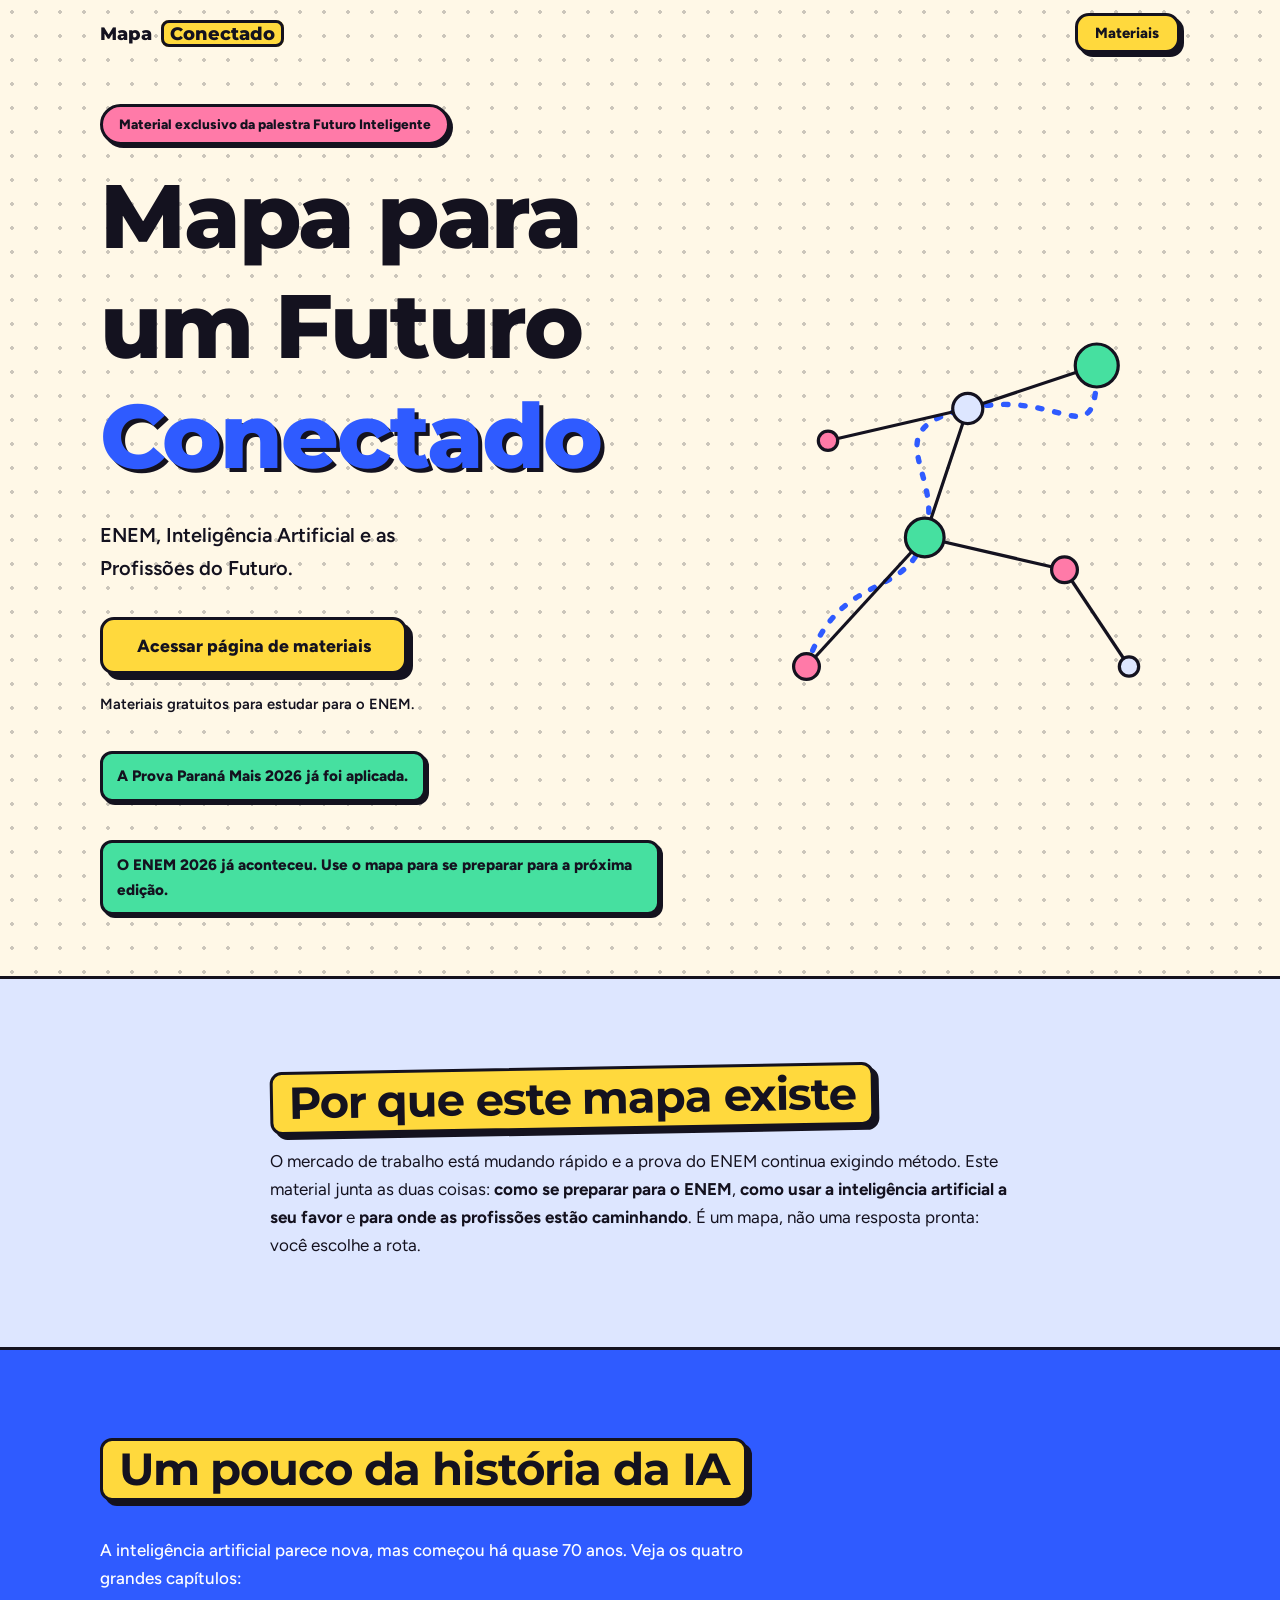
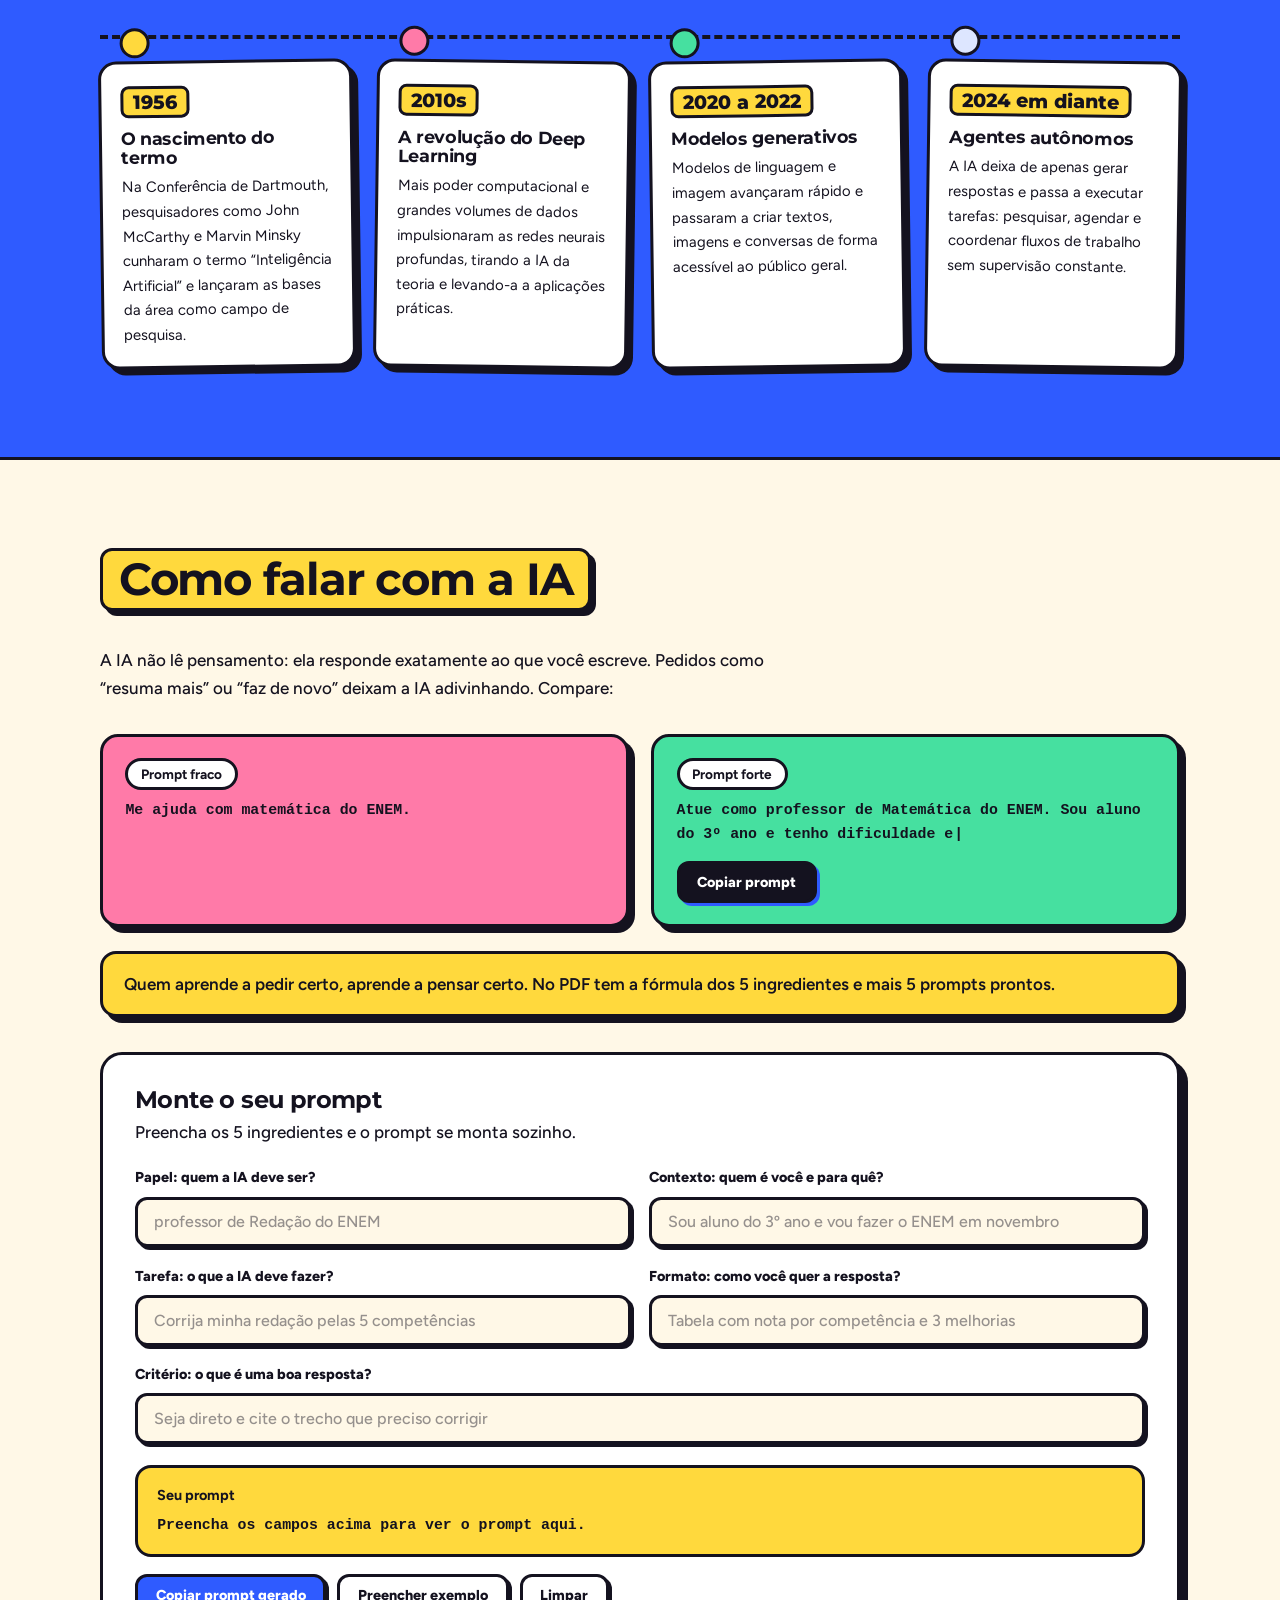
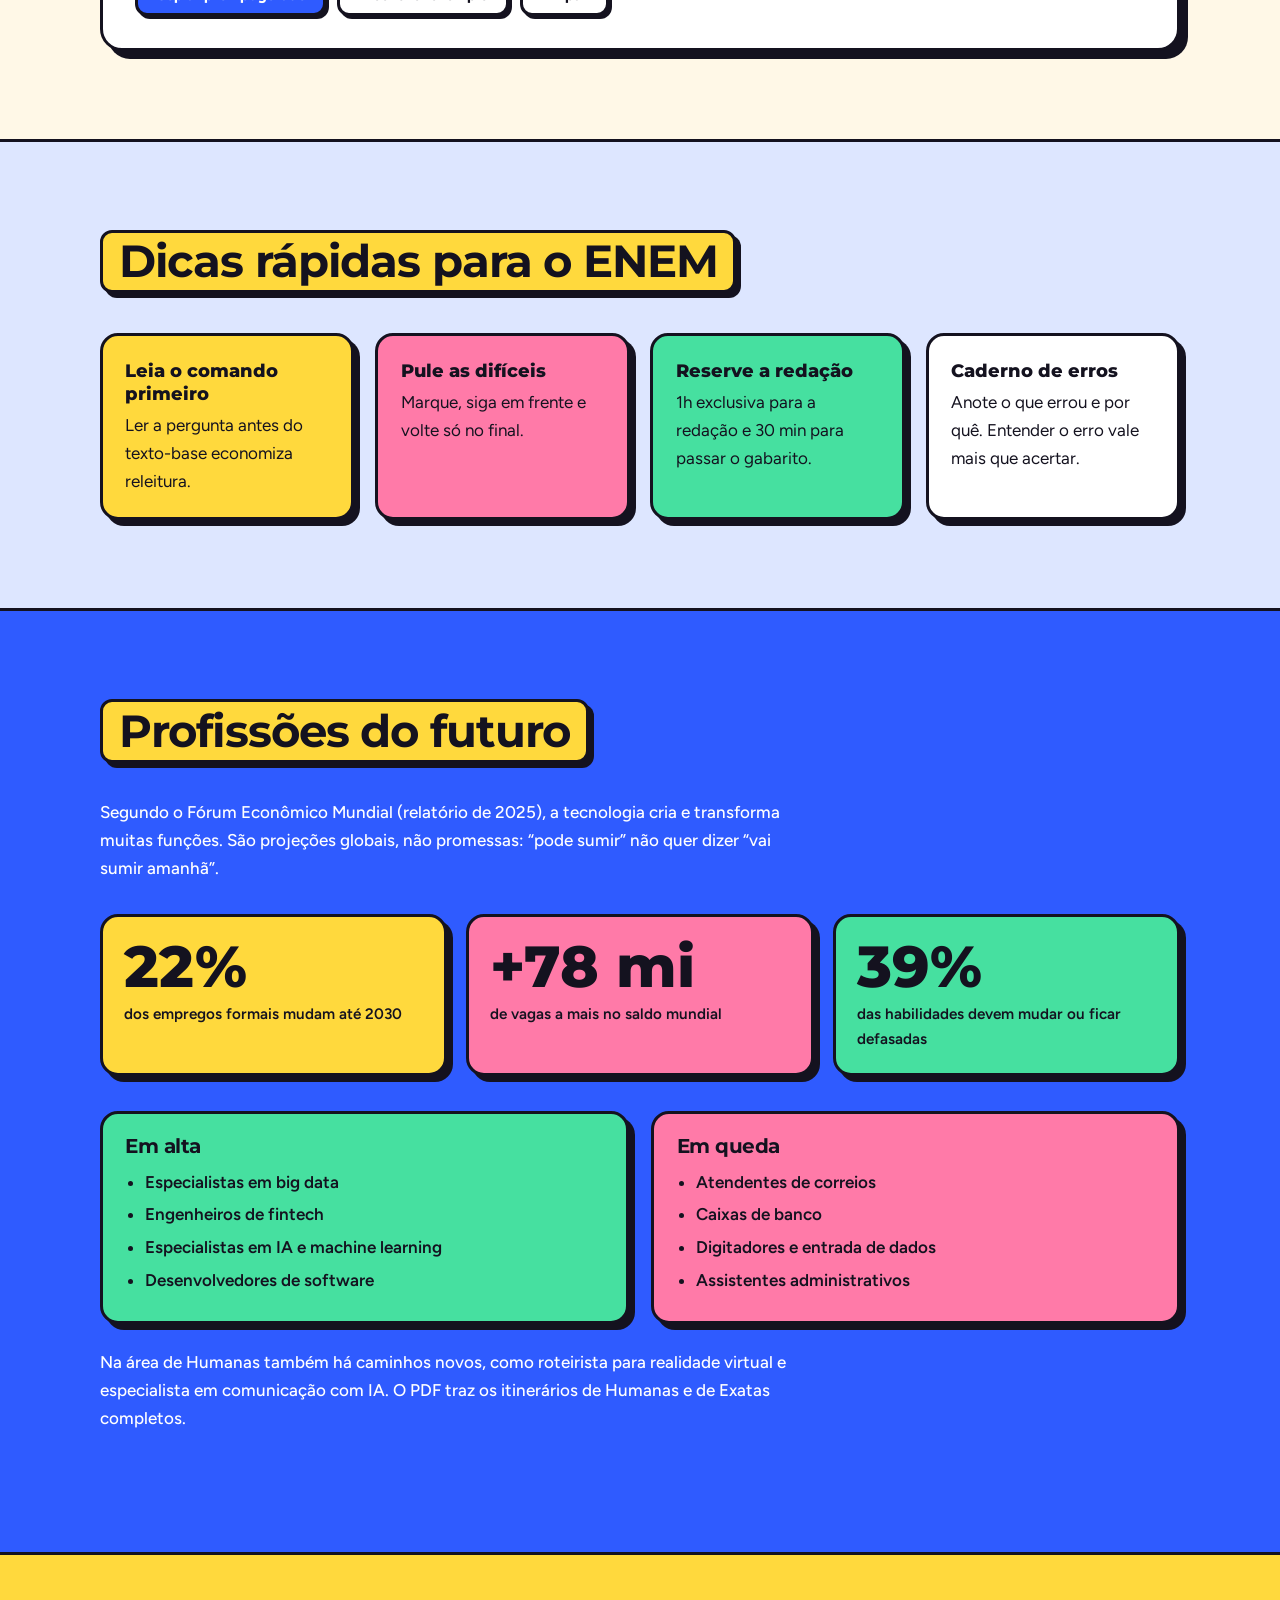
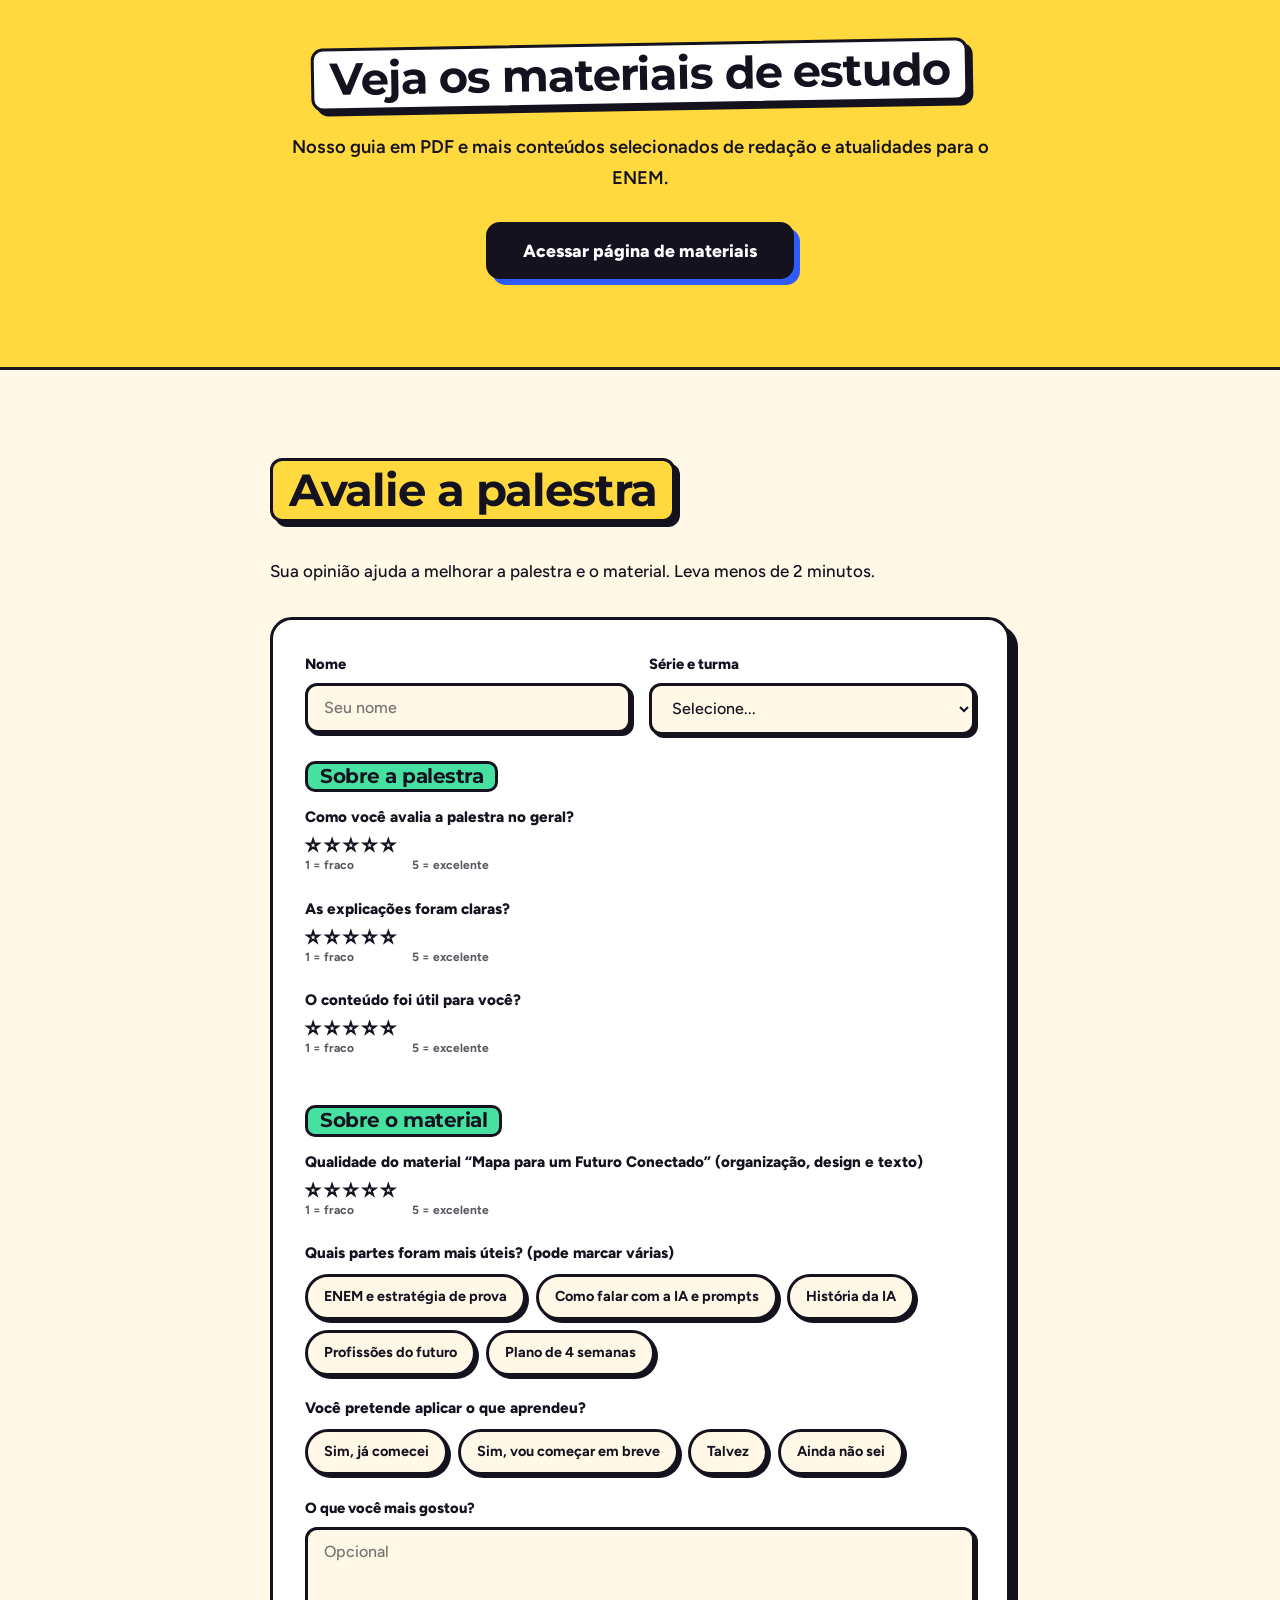
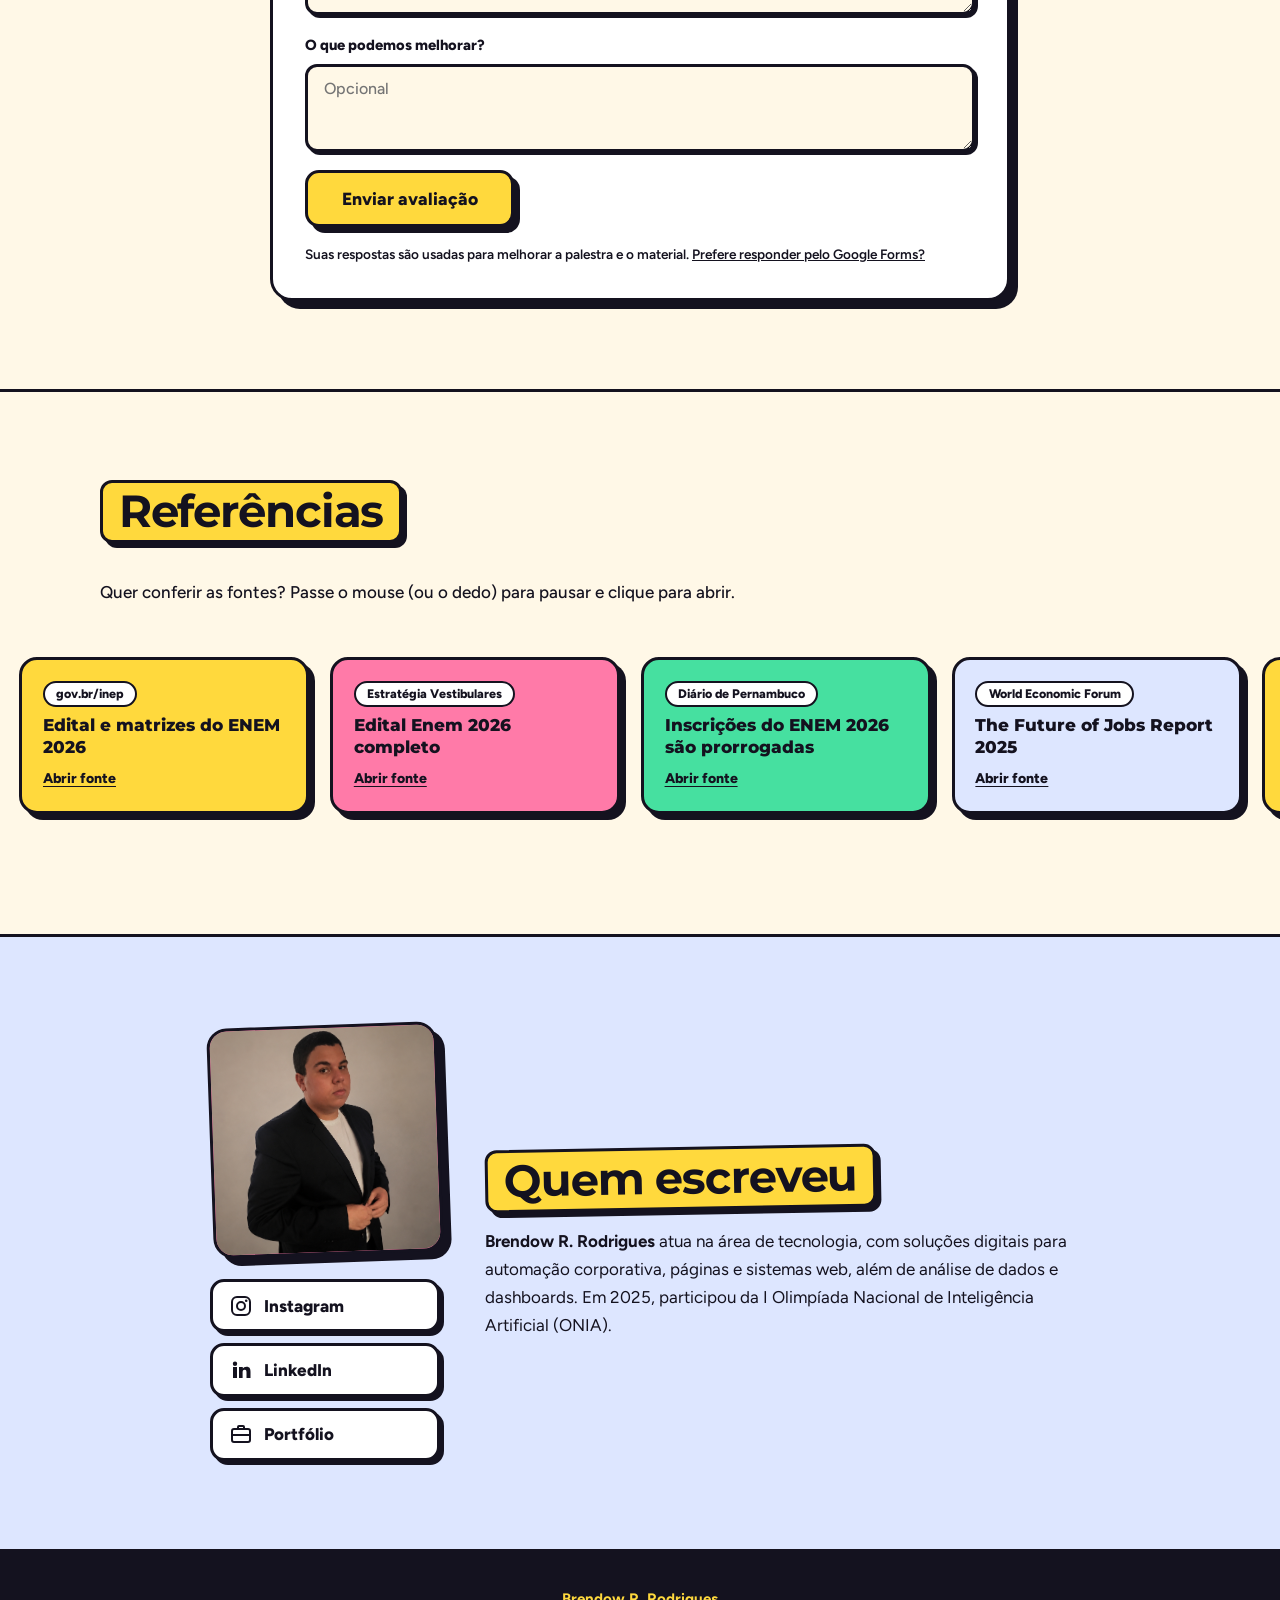
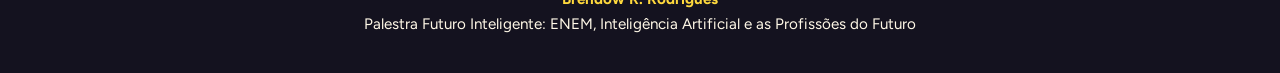
==== commit c98ce360: "deploy project v2.3 - html and css" ====
--- a/index.html
+++ b/index.html
@@ -13,14 +13,14 @@
 <meta property="og:title" content="Mapa para um Futuro Conectado">
 <meta property="og:description" content="Guia gratuito para estudantes: ENEM, inteligência artificial e as profissões do futuro. Baixe o PDF.">
 <meta property="og:url" content="https://mapa-para-um-futuro-conectado.vercel.app/">
-<meta property="og:image" content="https://mapa-para-um-futuro-conectado.vercel.app/assets/og-image.png">
+<meta property="og:image" content="https://mapa-para-um-futuro-conectado.vercel.app/assets/img/og-image.png">
 <meta property="og:image:width" content="1200">
 <meta property="og:image:height" content="630">
 <meta property="og:image:alt" content="Capa do Mapa para um Futuro Conectado: ENEM, Inteligência Artificial e as Profissões do Futuro">
 <meta name="twitter:card" content="summary_large_image">
 <meta name="twitter:title" content="Mapa para um Futuro Conectado">
 <meta name="twitter:description" content="Guia gratuito para estudantes: ENEM, inteligência artificial e as profissões do futuro.">
-<meta name="twitter:image" content="https://mapa-para-um-futuro-conectado.vercel.app/assets/og-image.png">
+<meta name="twitter:image" content="https://mapa-para-um-futuro-conectado.vercel.app/assets/img/og-image.png">
 <link rel="icon" type="image/svg+xml" href="data:image/svg+xml,<svg xmlns='http://www.w3.org/2000/svg' viewBox='0 0 64 64'><rect x='4' y='4' width='56' height='56' rx='14' fill='%23FFD93D' stroke='%2314121F' stroke-width='5'/><path d='M17 46 C25 30 35 41 41 28 S46 21 48 18' fill='none' stroke='%232F5BFF' stroke-width='5' stroke-linecap='round'/><circle cx='17' cy='46' r='7' fill='%23FF7AA8' stroke='%2314121F' stroke-width='3.5'/><circle cx='48' cy='18' r='8' fill='%2346E0A0' stroke='%2314121F' stroke-width='3.5'/></svg>">
 <link rel="preconnect" href="https://fonts.googleapis.com">
 <link rel="preconnect" href="https://fonts.gstatic.com" crossorigin>
@@ -29,8 +29,8 @@
 </head>
 <body>
 <header id="top"><div class="wrap bar">
-  <a class="logo" href="#inicio">Mapa para um <span>Futuro Conectado</span></a>
-  <a class="btn sm" href="assets/Mapa_para_um_Futuro_Conectado.pdf" download>Baixar PDF</a>
+  <a class="logo" href="#inicio">Mapa <span>Conectado</span></a>
+  <a class="btn sm" href="paginas.html">Materiais</a>
 </div></header>
 
 <main id="inicio">
@@ -40,8 +40,8 @@
     <h1><span class="ln"><i style="--d:.1s">Mapa para</i></span><span class="ln"><i style="--d:.2s">um Futuro</i></span><span class="ln"><i style="--d:.3s" class="hl">Conectado</i></span></h1>
     <p class="sub rise" style="--d:.5s">ENEM, Inteligência Artificial e as Profissões do Futuro.</p>
     <div class="rise" style="--d:.65s">
-      <a id="dl" class="btn pulse" href="assets/Mapa_para_um_Futuro_Conectado.pdf" download>Baixar PDF</a>
-      <p class="meta" id="msg" role="status">PDF gratuito, 10 páginas.</p>
+      <a class="btn pulse" href="paginas.html">Acessar página de materiais</a>
+      <p class="meta" id="msg" role="status">Materiais gratuitos para estudar para o ENEM.</p>
     </div>
     <div class="cds rise" style="--d:.8s">
       <div class="cd" data-start="2026-10-27T00:00:00-03:00" data-end="2026-10-29T00:00:00-03:00" data-during="A Prova Paraná Mais 2026 está acontecendo (27 e 28 de outubro)!" data-after="A Prova Paraná Mais 2026 já foi aplicada." role="timer" aria-label="Contagem regressiva para a Prova Paraná Mais 2026">
@@ -126,9 +126,9 @@
 </div></section>
 
 <section class="sec cta" id="baixar"><div class="wrap narrow rv">
-  <h2>Leve o mapa completo com você</h2>
-  <p>10 páginas com estratégias de prova, prompts prontos, plano de 4 semanas e referências.</p>
-  <a class="btn pulse" href="assets/Mapa_para_um_Futuro_Conectado.pdf" download>Baixar PDF</a>
+  <h2>Veja os materiais de estudo</h2>
+  <p>Nosso guia em PDF e mais conteúdos selecionados de redação e atualidades para o ENEM.</p>
+  <a class="btn pulse" href="paginas.html">Acessar página de materiais</a>
 </div></section>
 
 <section class="sec" id="avaliar"><div class="wrap narrow">
@@ -176,7 +176,7 @@
 
 <section class="sec light" id="autor"><div class="wrap author rv">
   <div class="pcol">
-    <div class="photo"><span aria-hidden="true">BR</span><img src="assets/brendow.png" alt="Foto de Brendow R. Rodrigues" onerror="this.remove()"></div>
+    <div class="photo"><span aria-hidden="true">BR</span><img src="assets/img/brendow.png" alt="Foto de Brendow R. Rodrigues" onerror="this.remove()"></div>
     <ul class="soc">
       <li><a href="https://instagram.com/brendown.png" target="_blank" rel="noopener"><svg viewBox="0 0 24 24" aria-hidden="true"><rect x="3" y="3" width="18" height="18" rx="5" fill="none" stroke="currentColor" stroke-width="2"/><circle cx="12" cy="12" r="4" fill="none" stroke="currentColor" stroke-width="2"/><circle cx="17.2" cy="6.8" r="1.3" fill="currentColor"/></svg>Instagram</a></li>
       <li><a href="https://www.linkedin.com/in/brendow-rodrigues-360b172a6" target="_blank" rel="noopener"><svg viewBox="0 0 24 24" aria-hidden="true"><path fill="currentColor" d="M4 9h4v11H4zM6 3.5a2.2 2.2 0 1 1 0 4.4 2.2 2.2 0 0 1 0-4.4zM10 9h3.8v1.6c.6-1 1.9-1.9 3.7-1.9 3.4 0 4 2.2 4 5.1V20h-4v-5.4c0-1.3 0-2.9-1.8-2.9s-2.1 1.4-2.1 2.8V20h-3.6z"/></svg>LinkedIn</a></li>
